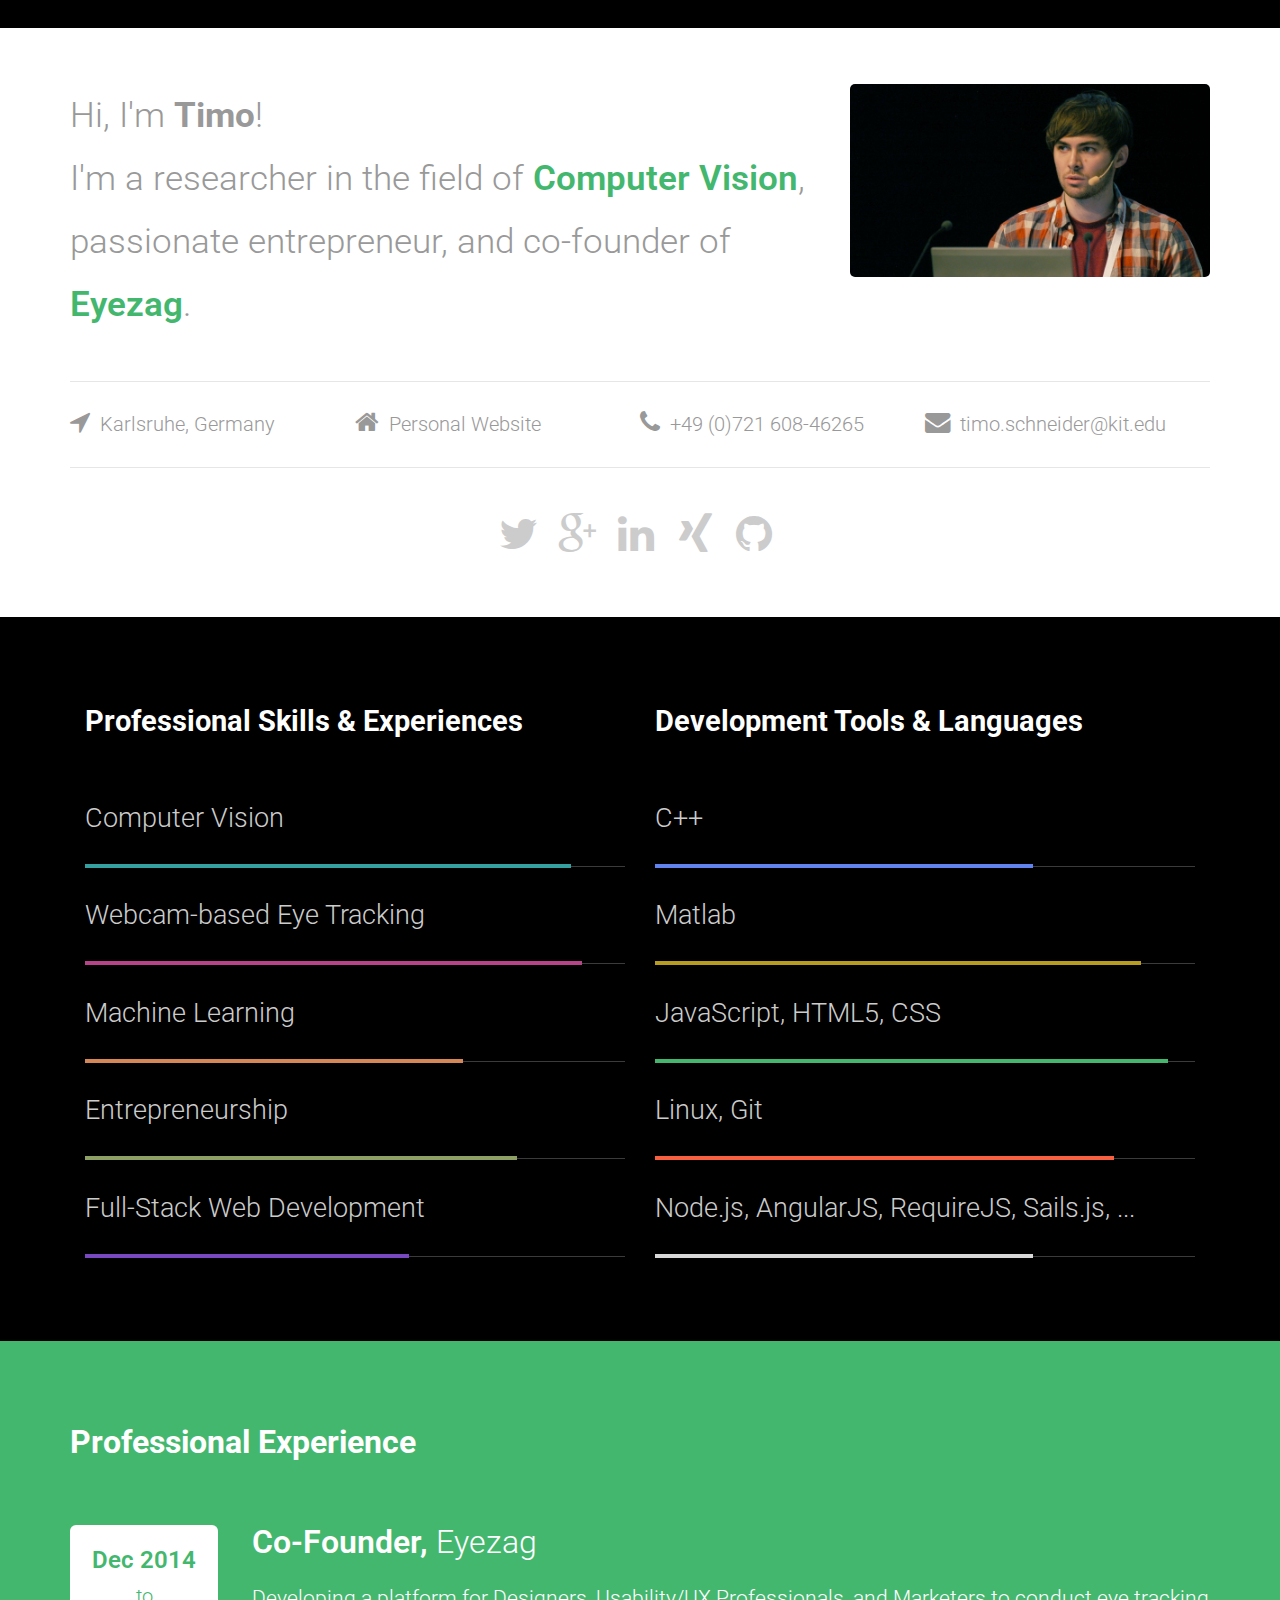
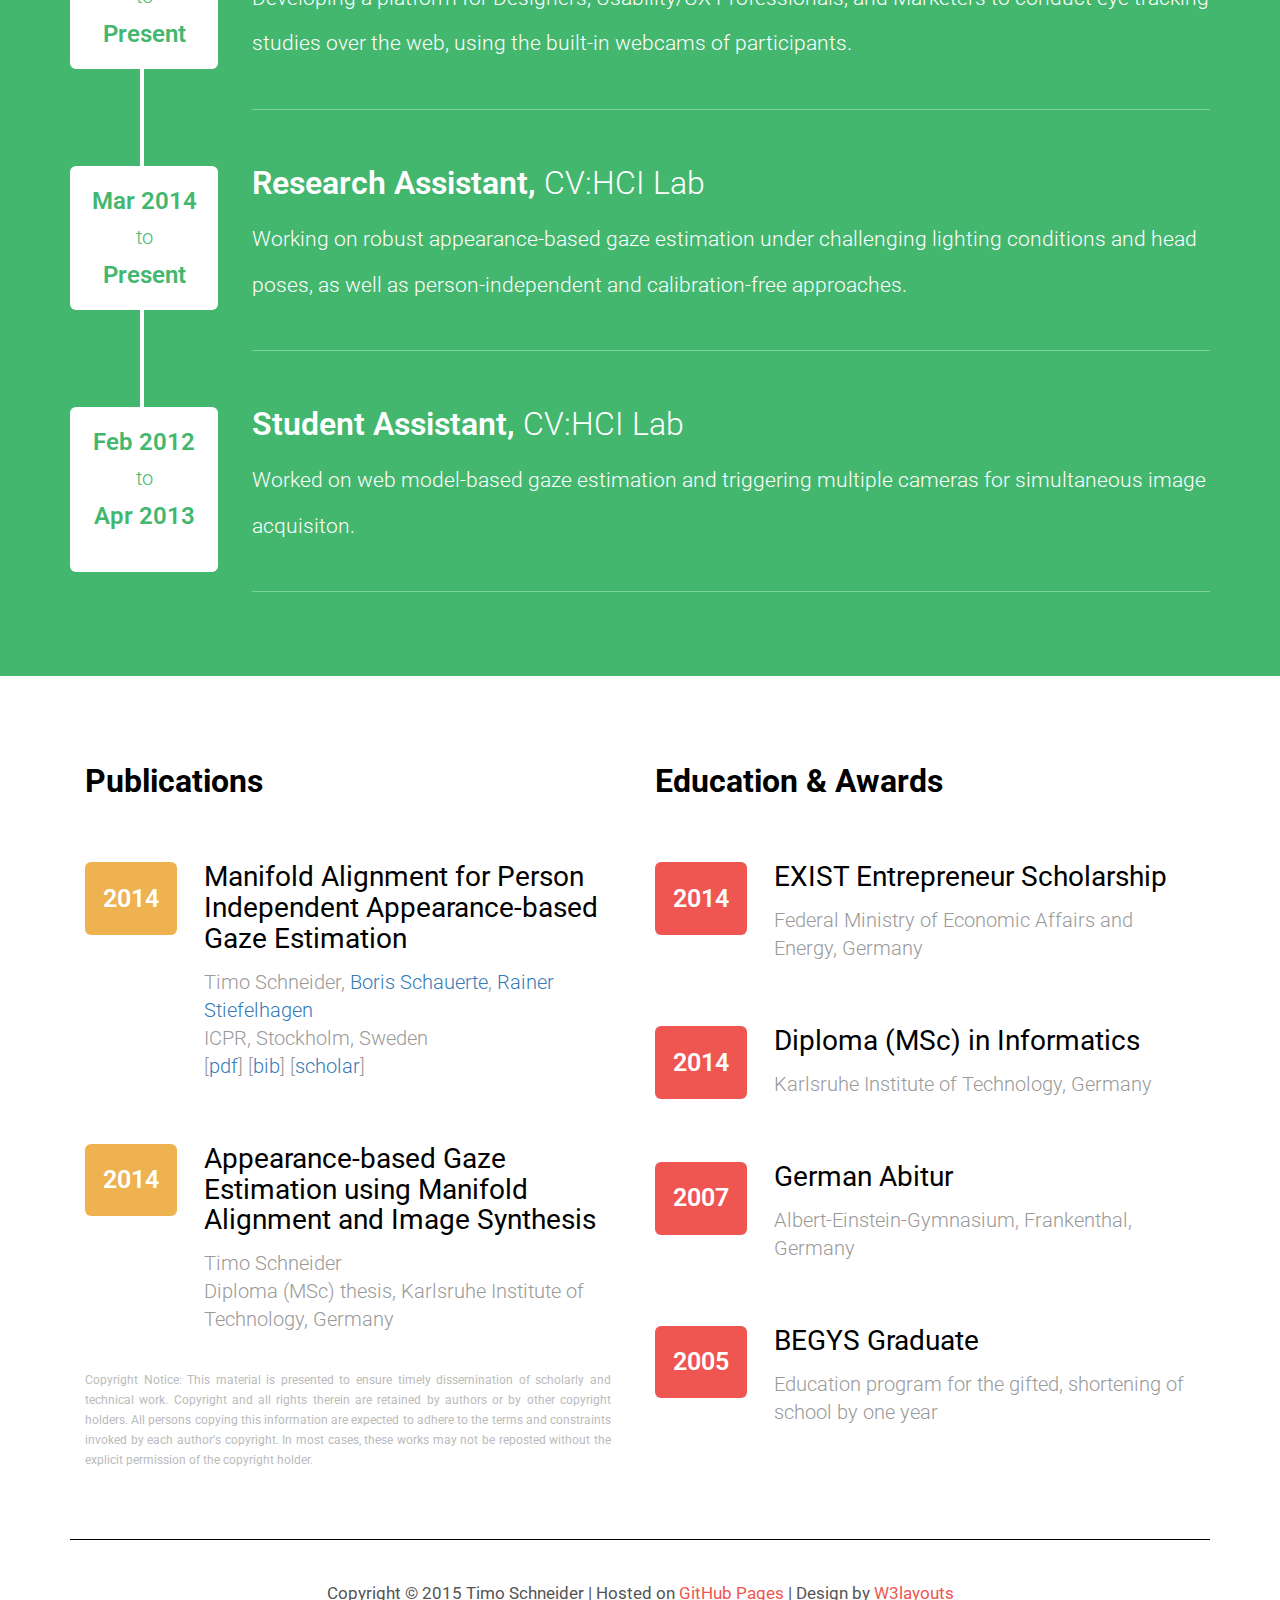
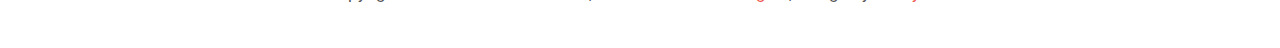
==== index.html @ 2d45649b "small style changes" ====
<!--
Author: Timo Schneider

Credit where credit is due:
Design by: W3layouts (http://w3layouts.com)
License: Creative Commons Attribution 3.0 Unported
License URL: http://creativecommons.org/licenses/by/3.0/
-->

<!DOCTYPE html>
<html>
<head>
<title>Timo Schneider | Entrepreneur &amp; Researcher</title>
<link href="bower_components/bootstrap/dist/css/bootstrap.min.css" rel='stylesheet' type='text/css' />
<link href="bower_components/fontawesome/css/font-awesome.min.css" rel="stylesheet" type="text/css" media="all" />
<!-- Custom Theme files -->
<!--<link href="css/style.css" rel="stylesheet" type="text/css" media="all" />-->
<link href="css/style.min.css" rel="stylesheet" type="text/css" media="all" />
<!-- Custom Theme files -->
<meta name="viewport" content="width=device-width, initial-scale=1">
<meta http-equiv="Content-Type" content="text/html; charset=utf-8" />
<meta name="keywords" content="Privy Responsive web template, Bootstrap Web Templates, Flat Web Templates, Andriod Compatible web template, 
Smartphone Compatible web template, free webdesigns for Nokia, Samsung, LG, SonyErricsson, Motorola web design" />
<script type="application/x-javascript"> addEventListener("load", function() { setTimeout(hideURLbar, 0); }, false); function hideURLbar(){ window.scrollTo(0,1); } </script>
<!--webfont-->
<link href='http://fonts.googleapis.com/css?family=Roboto:400,400italic,500,700,500italic,700italic,900,300,300italic' rel='stylesheet' type='text/css'>


<!--<script type="text/javascript" src="https://cdnjs.cloudflare.com/ajax/libs/jquery/2.1.4/jquery.min.js"></script>
<script type="text/javascript" src="https://cdnjs.cloudflare.com/ajax/libs/twitter-bootstrap/3.3.5/js/bootstrap.min.js"></script>
<script>
$(function () {
	$('[data-toggle="tooltip"]').tooltip()
})-->
</script>
</head>
<body>
	<!-- header-section-starts -->
	<div class="top-strip">	
	</div>
	<div class="header" id="home">
		<div class="container">
			
			<div class="row">
				
				<div class="text col-lg-8">
					<p>Hi, I'm <strong>Timo</strong>! </p><p>
					I'm a researcher in the field of <a href="https://cvhci.anthropomatik.kit.edu/">Computer Vision</a>, passionate entrepreneur, and co-founder of <a href="https://eyezag.de">Eyezag</a>.
					</p>
				</div>
				
				<div class="user col-lg-4 col-xs-12" style="text-align:right;">
					<a href="index.html"><img class=" img-responsive pull-right" src="images/avatar3.jpg"></a>
					<!--<h1>Timo Schneider</h1>-->
				</div>
				<!--<div class="clearfix"></div>-->
			</div>
			
			<div class="about_user">
				
				<div class="col col-lg-3 col-md-3 col-sm-6 col-xs-12" style="padding: 0.5em 0 0.5em 0;">
					<i class="fa fa-location-arrow"></i>
					<a href="https://www.google.de/maps/place/Karlsruhe">Karlsruhe, Germany</a>
				</div>
				
				<div class="col col-lg-3 col-md-3 col-sm-6 col-xs-12" style="padding: 0.5em 0 0.5em 0;">
					<i class="fa fa-home"></i>
					<a href="http://www.timoschneider.me">Personal Website</a>
				</div>
				<div class="col col-lg-3 col-md-3 col-sm-6 col-xs-12" style="padding: 0.5em 0 0.5em 0;">
					<i class="fa fa-phone"></i>
					<a href="tel:+4972160846265">+49 (0)721 608-46265</a>
				</div>
				
				<div class="col col-lg-3 col-md-3 col-sm-6 col-xs-12" style="padding: 0.5em 0 0.5em 0;">
					<i class="fa fa-envelope"></i>
					<a href="mailto:timo.schneider@kit.edu">timo.schneider@kit.edu</a>
				</div>
				
				
				<div class="clearfix" style="display:inline;"></div>
			</div>
				<div class="social-icons row" style="text-align: center;">
					<a href="https://twitter.com/tiiiiimo"><i class="fa fa-twitter"></i></a>
					<a href="https://plus.google.com/+TimoSchneider1"><i class="fa fa-google-plus"></i></a>
					<a href="https://de.linkedin.com/in/timoschneider1"><i class="fa fa-linkedin"></i></a>
					<a href="https://www.xing.com/profile/Timo_Schneider82"><i class="fa fa-xing"></i></a>
					<a href="https://github.com/tschneid"><i class="fa fa-github"></i></a>
				</div>
			
		
		</div>
	</div>
	<div class="content">
		<div class="top-grid">
			<div class="container">
				<div class="col-md-6 top-left-grid">
					<h3>Professional Skills &amp; Experiences</h3>
					<p class="skill1">Computer Vision<label class="color1"></label></p>
					<p class="skill2">Webcam-based Eye Tracking<label class="color2"></label></p>
					<p class="skill3">Machine Learning<label class="color3"></label></p>
					<p class="skill4">Entrepreneurship<label class="color4"></label></p>				
					<p class="skill5">Full-Stack Web Development<label class="color5"></label></p>
					
				</div>
				<div class="col-md-6 top-right-grid">
					<h3>Development Tools &amp; Languages</h3>
					<p class="skill6">C++<label class="color6"></label></p>
					<p class="skill7">Matlab<label class="color7"></label></p>
					<p class="skill8">JavaScript, HTML5, CSS<label class="color8"></label></p>
					<p class="skill9">Linux, Git<label class="color9"></label></p>
					<p class="skill10">Node.js, AngularJS, RequireJS, Sails.js, ...<label class="color10"></label></p>
				</div>
				<div class="clearfix"></div>
			</div>
		</div>
		<div class="middle-grid">
			<div class="container">
				<h3>Professional Experience</h3>
				<div class="middle-section-grid">
					<div class="date text-center">
						<h5>Dec 2014</h5>
						<p>to</p>
						<h5>Present</h5>
						<label class="span1"></label>
					</div>
					<div class="event">
						<h4>Co-Founder, <span> Eyezag</span></h4>
						<p>Developing a platform for Designers, Usability/UX Professionals, and Marketers to conduct eye tracking studies over the web, using the built-in webcams of participants.</p>
					</div>
					<div class="clearfix"></div>
				</div>
				<div class="middle-section-grid">
					<div class="date text-center">
						<h5>Mar 2014</h5>
						<p>to</p>
						<h5>Present</h5>
						<label class="span2"></label>
					</div>
					<div class="event">
						<h4>Research Assistant, <span> CV:HCI Lab</span></h4>
						<p>Working on robust appearance-based gaze estimation under challenging lighting conditions and head poses,
							as well as person-independent and calibration-free approaches.</p>
					</div>
					<div class="clearfix"></div>
				</div>
				<div class="middle-section-grid">
					<div class="date text-center">
						<h5>Feb 2012</h5>
						<p>to</p>
						<h5>Apr 2013</h5>
						<label class="span_66"></label>
					</div>
					<div class="event">
						<h4>Student Assistant, <span> CV:HCI Lab</span></h4>
						<p>Worked on web model-based gaze estimation and triggering multiple cameras for simultaneous image acquisiton.</p>
					</div>
					<div class="clearfix"></div>
				</div>
			</div>
		</div>
		<div class="container">
			<div class="bottom-grid">
				
				<div class="col-md-6 bottom-grid-left">
					<h3>Publications</h3>
					
					<div class="grids">
						<div class="year year2 text-center">
							<h5>2014</h5>
						</div>
						<div class="qualification">
							<h4>Manifold Alignment for Person Independent Appearance-based Gaze Estimation</h4>
							<p>Timo Schneider, <a href="http://schauerte.me">Boris Schauerte</a>, <a href="http://cvhci.anthropomatik.kit.edu/~stiefel">Rainer Stiefelhagen</a></p>
							<p>ICPR, Stockholm, Sweden</p>
							<p>[<a type="button" class="publication button" href="https://cvhci.anthropomatik.kit.edu/~tschneid/pdf/schneider2014manifold.pdf">pdf</a>]
						       [<a type="button" class="publication button" href="https://cvhci.anthropomatik.kit.edu/~tschneid/bibtex/schneider2014manifold.bib">bib</a>]
						       [<a type="button" class="publication button" href="https://scholar.google.de/citations?view_op=view_citation&hl=de&user=B6I8Q_sAAAAJ&citation_for_view=B6I8Q_sAAAAJ:u-x6o8ySG0sC">scholar</a>]
							</p>
						</div>
						<div class="clearfix"></div>
					</div>
					<div class="grids">
						<div class="year year2 text-center">
							<h5>2014</h5>
						</div>
						<div class="qualification">
							<h4>Appearance-based Gaze Estimation using Manifold Alignment and Image Synthesis</h4>
							<p>Timo Schneider</p>
							<p>Diploma (MSc) thesis, Karlsruhe Institute of Technology, Germany</p>
						</div>
						<div class="clearfix"></div>
					</div>
					<div style="color: #bbb; text-align: justify; padding: 2.5em 1em 0 0;">
						<small>
						Copyright Notice: This material is presented to ensure timely dissemination of scholarly and technical work. Copyright and all rights therein are retained by authors or by other copyright holders. All persons copying this information are expected to adhere to the terms and constraints invoked by each author's copyright. In most cases, these works may not be reposted without the explicit permission of the copyright holder.
						</small>
					</div>
					
				</div>
				
				<div class="col-md-6 bottom-grid-right">
					<h3>Education & Awards</h3>
					<div class="grids">
						<div class="year text-center">
							<h5>2014</h5>
						</div>
						<div class="qualification">
							<h4>EXIST Entrepreneur Scholarship</h4>
							<!--<p>Bundesministerium für Wirtschaft und Energie</p>-->
							<p>Federal Ministry of Economic Affairs and Energy, Germany</p>
						</div>
						<div class="clearfix"></div>
					</div>
					<div class="grids">
						<div class="year text-center">
							<h5>2014</h5>
						</div>
						<div class="qualification">
							<h4>Diploma (MSc) in Informatics</h4>
							<p>Karlsruhe Institute of Technology, Germany</p>
						</div>
						<div class="clearfix"></div>
					</div>
					<div class="grids">
						<div class="year text-center">
							<h5>2007</h5>
						</div>
						<div class="qualification">
							<h4>German Abitur</h4>
							<p>Albert-Einstein-Gymnasium, Frankenthal, Germany</p>
						</div>
						<div class="clearfix"></div>
					</div>
					<div class="grids">
						<div class="year text-center">
							<h5>2005</h5>
						</div>
						<div class="qualification">
							<h4>BEGYS Graduate</h4>
							<p>Education program for the gifted, shortening of school by one year</p>
						</div>
						<div class="clearfix"></div>
					</div>
				</div>
				
				<div class="clearfix"></div>
			</div>
		</div>
	</div>
	<div class="footer">
		<div class="container">
			<div class="copyrights text-center">
				<p>Copyright &copy; 2015 Timo Schneider | Hosted on <a href="https://pages.github.com/">GitHub Pages</a> | Design by <a href="http://w3layouts.com">  W3layouts</a></p>
			</div>
		</div>
	</div>
	
	<script>
		// Have a look in your developer's console ;)
		console.log([
		'  _   _ _     ___ _             _____ _                 _ ',
		' | | | (_)   |_ _( ) ___ __ _  |_   _(_) ___ __ _  ___ | |',
		' | |_| | |    | | \\|/ _ \' _` |   | | | |/ _ \' _` |/ _ \\| |',
		' |  _  | |_   | |  | | | | | |   | | | | | | | | | (_) |_|',
		' |_| |_|_( ) |___| |_| |_| |_|   |_| |_|_| |_| |_|\\___/(_)',
		'          \\|                                              ',
		'',
		'Awesome that you\'re visiting my website!',
		'Feel free to drop me a line!'
		].join('\n'));
	</script>
</body>
</html>
---- css/style.css ----
body{
	padding:0;
	margin:0;
	font-family: 'Roboto', sans-serif;
	background:#fff;
}
body a{
    transition:0.5s all;
	-webkit-transition:0.5s all;
	-moz-transition:0.5s all;
	-o-transition:0.5s all;
	-ms-transition:0.5s all;
}
input[type="button"],input[type="submit"]{
	transition:0.5s all;
	-webkit-transition:0.5s all;
	-moz-transition:0.5s all;
	-o-transition:0.5s all;
	-ms-transition:0.5s all;
}

h1,h2,h3,h4,h5,h6{
	margin:0;			   
}	
p{
	margin:0;
}
ul{
	margin:0;
	padding:0;
}
label{
	margin:0;
}
/*-----start-header----*/
.top-strip {
	background:#000;
	padding:1em;
}
.header{
	padding:4em 0;
}
.user {
	/*float:left;*/
}
.user a {
	display:block;
}

.user img {
	border-radius: 5px;
}

.social-icons {
	/*float:right;*/
	margin-top: 1.8em;
}
.social-icons i.fa {
	width: 48px;
	height: 48px;
	/*display: inline-block;*/
	margin-right: 8px;
	font-size: 3em;
	color: #ccc;
	transition:0.5s all;
	-webkit-transition:0.5s all;
	-moz-transition:0.5s all;
	-o-transition:0.5s all;
	-ms-transition:0.5s all;
}
.social-icons i.fa:hover {
	color: #ef5651;
	transition:0.5s all;
	-webkit-transition:0.5s all;
	-moz-transition:0.5s all;
	-o-transition:0.5s all;
	-ms-transition:0.5s all;
}

.about_user i.fa {
	font-size: 1.3em;
	margin-right: 5px;
	color: #999;
}

.about_user {
	padding:1.5em 0;
	margin:4em 0;
	border-top:1px solid #E6E6E6;
	border-bottom:1px solid #E6E6E6;
}

.about_user div {
	display:inline-block;
	color:#999999;
	font-size:1.4em;
	font-weight:300;
	white-space: nowrap;
}
.about_user div a {
	color:#999999;
	font-weight:300;
	text-decoration:none;
}
.about_user div a:hover {
	color:#44b76f;
}

.text p {
	color:#999999;
	font-size:2.6em;
	font-weight:300;
	line-height:1.8em;
}
.text p  a {
	color:#44b76f;
	font-weight:600;
	text-decoration:none;
}
.top-grid {
	padding:0 0 6em 0;
	background:#000000
}
.top-grid h3 {
	padding-top: 3em;
	color:#fff;
	font-size:2.1em;
	font-weight:700;
	margin-bottom:1.1em;
}
.top-grid p {
	color:#cccccc;
	font-size:1.9em;
	font-weight:300;
	padding:1.1em 0;
	border-bottom:1px solid #3b3b3b;
}
.top-left-grid p.skill1,.top-left-grid p.skill2,.top-left-grid p.skill3,.top-left-grid p.skill4,.top-left-grid p.skill5,
.top-right-grid p.skill6,.top-right-grid p.skill7,.top-right-grid p.skill8,.top-right-grid p.skill9,.top-right-grid p.skill10{
	position:relative;
}
.top-left-grid .top-right-grid{
	padding:0 30px 0 30px;
}

.top-left-grid label.color1 {
	width: 90%;
	height: 4px;
	background:#34a09f;
	position:absolute;
	bottom: -2px;
	left: 0;
}
.top-left-grid label.color2 {
	width: 92%;
	height: 4px;
	background:#b74488;
	position:absolute;
	bottom: -2px;
	left: 0;
}
.top-left-grid label.color3 {
	width: 70%;
	height: 4px;
	background:#d58855;
	position:absolute;
	bottom: -2px;
	left: 0;
}
.top-left-grid label.color4 {
	width: 80%;
	height: 4px;
	background:#8fa065;
	position:absolute;
	bottom: -2px;
	left: 0;
}
.top-left-grid label.color5 {
	width: 60%;
	height: 4px;
	background:#7848c0;
	position:absolute;
	bottom: -2px;
	left: 0;
}
.top-right-grid label.color6 {
	width: 70%;
	height: 4px;
	background:#6083f0;
	position:absolute;
	bottom: -2px;
	left: 0;
}
.top-right-grid label.color7 {
	width:90%;
	height: 4px;
	background:#b79c20;
	position:absolute;
	bottom: -2px;
	left: 0;
}
.top-right-grid label.color8 {
	width: 95%;
	height: 4px;
	background:#44b76f;
	position:absolute;
	bottom: -2px;
	left: 0;
}
.top-right-grid label.color9 {
	width:85%;
	height: 4px;
	background:#f76040;
	position:absolute;
	bottom: -2px;
	left: 0;
}
.top-right-grid label.color10 {
	width: 70%;
	height: 4px;
	background:#d8d8d8;
	position:absolute;
	bottom: -2px;
	left: 0;
}
.middle-grid {
	padding:6em 0;
	background:#44b76f;
}
.middle-grid h3 {
	color:#fff;
	font-size:2.3em;
	font-weight:700;
	margin-bottom:2em;	
}
.date {
	float:left;
	width:13%;
	margin-right:3%;
	background:#fff;
	border-radius: 6px;
	-webkit-border-radius: 6px;
	-moz-border-radius: 6px;
	-o-border-radius: 6px;
	-ms-border-radius: 6px;	
	padding:1.6em 0;
	position:relative;	
}
label.span1 {
	width: 4px;
	height: 100px;
	background: #fff;
	position: absolute;
	top: 141px;
	left: 70px;
}
label.span2 {
	width: 4px;
	height: 160px;
	background: #fff;
	position: absolute;
	top: 140px;
	left: 70px;
}
label.span3 {
	width: 4px;
	height: 100px;
	background: #fff;
	position: absolute;
	top: 141px;
	left: 70px;
}
label.span4 {
	width: 4px;
	height: 100px;
	background: #fff;
	position: absolute;
	top: 141px;
	left: 70px;
}
.event {
	float:left;
	width:84%;
	border-bottom: 1px solid #7fd29e;	
	padding-bottom: 3em;
}
.date h5 {
	color:#44b76f;
	font-size:1.7em;
	font-weight:600;
}
.date p {
	color:#44b76f;
	font-size:1.4em;
	font-weight:300;
	margin:0.5em ;
}
.event h4 {
	color:#fff;
	font-size:2.3em;
	font-weight:600;
	margin-bottom:0.5em;
}
.event h4 span {
	font-weight:300;	
}
.event p {
	color:#fff;
	font-size:1.47em;
	font-weight:300;
	line-height:2.2em;
}
.middle-section-grid {
	margin-top: 4em;
}
.span_66{
	border:none;
}
.bottom-grid {
	padding: 4em 0 5em 0;
	border-bottom:1px solid #000;
}
.bottom-grid h3 {
	padding-top: 1em;
	color: #000;
	font-size: 2.3em;
	font-weight: 700;
	margin-bottom: 0.5em;
}

.year{
	float:left;
	width:17%;
	margin-right:5%;
	background:#ef5651;
	border-radius: 6px;
	-webkit-border-radius: 6px;
	-moz-border-radius: 6px;
	-o-border-radius: 6px;
	-ms-border-radius: 6px;	
	padding:1.6em 0;
}
.year2{
	background:#efb251;
}
.year h5 {
	color:#fff;
	font-size:1.8em;
	font-weight:600;
}
.qualification{
	float:left;
	width:77%;
}
.qualification h4 {
	color:#000000;
	font-size:2em;
	font-weight:400;
	margin-bottom:0.5em;
}
.qualification p {
	color:#999999;
	font-size:1.4em;
	font-weight:300;
}
.grids{
	margin-top:4.5em;
}
.footer{
	padding:3em 0;
}
.copyrights p {
	color: #555;
	font-size: 1.2em;
	font-weight: 400;
}
.copyrights p a {
	color: #ef5651;
}



/*-- responsive-design starts-here --*/

@media screen and (max-width: 1366px) {
	.about_user {
		padding: 1.3em 0;
		margin: 3.2em 0;
	}
	.text p {
		font-size: 2.5em;
	}
	.header {
		padding: 4em 0;
	}
}
@media screen and (max-width: 1199px) {
	.bottom-grid {
		padding: 1em 0;
	}
	.about_user div {
		font-size: 1.3em;
	}
	.user img {
		margin-top: 2em;
	}
	.text p {
		font-size: 2.4em;
		line-height: 1.7em;
	}
}
@media screen and (max-width: 1024px) {
	.about_user div {
		font-size: 1.2em;
	}
	.social-icons {
		margin-top: 1.5em;
	}
	.social-icons i.fa {
		font-size: 2.4em;	
	}
	.about_user {	
		padding: 1em 0;
		margin: 3em 0;
	}
	.text p {
		font-size: 2.2em;
		line-height: 1.6em;
	}
	.header {
		padding: 3em 0 3.5em 0;
	}
	.top-grid h3 {
		font-size: 1.85em;
		margin-bottom: 0.85em;
	}
	.top-grid p {
		font-size: 1.7em;
		padding: 1em 0;
	}
	.top-grid {
		padding: 5em 0;
	}
	.middle-grid {
		padding: 5em 0;
	}
	.date h5 {
		font-size: 1.6em;
	}		
	.event h4 {
		font-size: 2.1em;
		margin-bottom: 0.4em;
	}
	.event p {
		font-size: 1.3em;
		line-height: 2em;
	}
	.date {
		padding: 1.4em 0.2em;
	}
	label.span1 {
		width: 4px;
		height: 115px;
		top: 135px;
		left: 58px;
	}
	label.span2 {
		width: 4px;
		height: 100px;
		top: 132px;
		left: 58px;
	}
	label.span3 {
		top: 133px;
		left: 58px;
	}
	label.span4 {
		top: 131px;
		left: 58px;
	}
	.bottom-grid {
		padding: 6em 0;
	}
	.grids {
		margin-top: 3.5em;
	}
	.qualification h4 {
		font-size: 1.85em;
	}
	.qualification p {
		font-size: 1.16em;
	}
	.about_user {
		padding: 1em 0;
		margin: 2.5em 0;
	}
}
@media screen and (max-width: 991px) {
	label.span1 {
		width: 4px;
		height: 115px;
		top: 135px;
		left: 58px;
	}
	label.span2 {
		width: 4px;
		height: 100px;
		top: 155px;
		left: 58px;
	}
}
@media screen and (max-width: 800px) {
	.footer {
		padding: 2em 0;
	}
	.bottom-grid h3 {
		margin-bottom: 1em;
	}
	.bottom-grid-right {
		padding: 0 15px;
		margin-top:1em;
	}
	.bottom-grid-left {
		padding:0 15px;
	}
	.bottom-grid {
		padding: 4em 0;
	}
	.qualification p {
		font-size: 1.35em;
	}
	.date {
		width: 16%;
	}
	.event {
		width: 81%;
		padding-bottom: 2em;
	}
	.middle-grid {
		padding: 4em 0;
	}
	.middle-section-grid {
		margin-top: 3em;
	}
	.event p {
		font-size: 1.2em;
		line-height: 1.8em;
	}
	.event h4 {
		font-size: 1.9em;
	}
	.date h5 {
		font-size: 1.5em;
	}
	.date p {
		font-size: 1.35em;
		margin: 0.4em 0;
	}
	label.span1 {
		top: 118px;
	}
	label.span2 {
		top: 119px;
	}
	label.span3 {
		top: 100px;
	}
	label.span4 {
		top: 110px;
	}
	.top-right-grid {
		padding:0 15px;
		margin-top:4em;
	}
	.top-left-grid {
		padding:0 15px;
	}
	.top-grid h3 {
		font-size: 1.9em;
		margin-bottom: 0.5em;
	}
	.top-grid {
		padding: 4em 0;
	}
	.text p {
		font-size: 1.6em;
	}
	.social-icons i {
		margin-right: 2px;
	}
	.social-icons i.fa {
		font-size: 1.8em;	
	}
	.about_user ul.sites {
		display: none;
	}
	.about_user div {
		font-size: 1.1em;
	}
	.about_user ul.place {
		width: 24%;
	}
	.about_user ul.status {
		width: 17%;
	}
	.about_user ul.message {
		width: 33%;
	}
	.about_user ul.call {
		width: 26%;
	}
	.about_user {
		padding: 0.8em 0;
		margin: 1.8em 0;
	}
}
@media screen and (max-width: 768px) {
	.middle-grid h3 {
		margin-bottom: 1.5em;
	}
	.header {
		padding: 2em 0 2.5em 0;
	}
	.social-icons {
		margin-top: 1.3em;
	}
	.social-icons i.fa {
		font-size: 1.8em;	
	}
	.event h4 {
		font-size: 1.8em;
	}
	.top-grid p {
		font-size: 1.6em;
	}
}
@media screen and (max-width: 640px) {
	.top-strip {
		padding: 0.8em;
	}
	.top-grid h3 {
		font-size: 1.7em;
		margin-bottom: 0.4em;
	}
	.top-grid p {
		font-size: 1.5em;
		padding: 0.9em 0;
	}
	.middle-grid {
		padding: 4em 0;
	}
	.middle-grid h3 {
		margin-bottom: 1em;
		font-size: 2em;
	}	
	.event h4 {
		font-size: 1.5em;
	}		
	.event p {
		font-size: 1.1em;
		line-height: 1.6em;
	}
	.date h5 {
		font-size: 1.3em;
	}
	.date p {
		font-size: 1.2em;
		margin: 0.2em 0;
	}
	.date {
		padding: 1.2em 0;
	}
	label.span1 {
		top: 100px;
		left: 45px;
	}
	label.span2 {
		top: 100px;
		left: 45px;
	}
	label.span3 {
		top: 85px;
		left: 45px;
	}
	label.span4 {
		top: 83px;
		left: 45px;
	}
	.grids {
		margin-top: 3em;
	}
	
	.text p {
		font-size: 1.35em;
	}
	
	.about_user ul.status {
		display: none;
	}
	.about_user ul.place {
		width: 30%;
	}
	.about_user ul.message {
		width: 40%;
	}
	.about_user ul.call {
		width: 30%;
	}
	.about_user {
		padding: 0.6em 0;
		margin: 1.5em 0;
	}
}
@media screen and (max-width: 480px) {
	.social-icons i {
		margin-right: 0px;
	}
	.social-icons {
		margin-top: 1em;
	}
	.about_user ul.call {
		display: none;
	}
	.about_user ul.place {
		width: 33%;
	}
	.about_user ul.message {
		width: 45%;
	}
	.about_user ul.status {
		display: block;
		width: 22%;
	}
	.about_user div {
		font-size: 1em;
	}

	.text p {
		font-size: 1.15em;
	}
	.top-grid h3 {
		font-size: 1.6em;
		margin-bottom: 0.3em;
	}
	.top-grid {
		padding: 3em 0;
	}
	.top-grid p {
		font-size: 1.35em;
		padding: 0.8em 0;
	}
	.top-left-grid,.top-right-grid {
		padding: 0;
	}
	.top-right-grid {
		margin-top: 3em;
	}
	.copyrights p {
		font-size: 1em;
		font-size: 1em;
	}
	.footer {
		padding: 1.5em 0;
	}
	.year h5 {
		font-size: 1.5em;	
	}
	.qualification h4 {
		font-size: 1.5em;
	}
	.qualification p {
		font-size: 1.2em;
	}
	.grids {
		margin-top: 2em;
	}
	.bottom-grid {
		padding: 3em 0;
	}
	.year {
		padding: 1.2em 0;
	}
	.date {
		width: 18%;
	}
	.event {
		width: 79%;
		padding-bottom: 1.8em;
	}
	.date h5 {
		font-size: 1.05em;
	}
	.date p {
		font-size: 1em;
		margin: 0.15em 0;
	}
	.event p {
		font-size: 1em;
		height: 68px;
		overflow:hidden;
	}
	.middle-section-grid {
		margin-top: 2.2em;
	}
	.middle-grid {
		padding: 3.2em 0;
	}
	.event h4 {
		font-size: 1.35em;
	}
	.bottom-grid-left,.bottom-grid-right {
		padding: 0;
	}
	label.span1 {
		top: 90px;
		left: 30px;
	}
	label.span2 {
		top: 90px;
		left: 30px;
	}
}
@media screen and (max-width: 320px) {
	.top-strip {
		padding: 0.5em;
	}
	.qualification h4 {
		font-size: 1.15em;
	}
	.year h5 {
		font-size: 1.2em;
	}
	.year {
		margin-right: 4%;
		padding: 0.9em 0;
	}
	.qualification {
		width: 78%;
	}
	.qualification p {
		font-size: 1em;
	}
	.grids {
		margin-top: 1.5em;
	}
	.bottom-grid h3 {
		margin-bottom: 0.2em;
		font-size: 2.1em;
	}
	.footer {
		padding: 1.2em 0;
	}
	.bottom-grid {
		padding: 2em 0;
	}
	.date {
		width: 26%;
		margin-right:3%;
		padding: 1em 0;
	}
	.event {
		width: 71%;
		padding-bottom: 1.5em;
	}
	.middle-grid h3 {
		margin-bottom: 0em;
		font-size: 1.6em;
	}
	.event h4 {
		font-size: 1.2em;
	}
	.event p {
		font-size: 0.95em;
		height: 62px;
	}
	.date h5 {
		font-size: 1em;
	}
	.event h4 span {
		display: none;
	}
	label.span4 {
		top: 78px;
		left: 37px;
		width: 3px;
	}
	label.span3 {
		top: 77px;
		left: 37px;
		width: 3px;
	}
	label.span2 {
		top: 75px;
		left: 37px;
		width: 3px;
	}
	label.span1 {
		top: 78px;
		left: 37px;
		width: 3px;
	}
	.middle-section-grid {
		margin-top: 2em;
	}
	.middle-grid {
		padding: 2.5em 0;
	}
	.top-grid h3 {
		font-size: 1.2em;
		margin-bottom: 0.6em;
	}
	.top-grid p {
		font-size: 1.15em;
		padding: 0.7em 0;
	}
	.about_user ul.message,.about_user ul.status,.about_user ul.place,.about_user ul.call,.about_user ul.wsbsite {
		width: 100%;
		display:block;
		margin:7px 0;
	}
	.text p {
		font-size: 1em;
	}

	.social-icons {
		margin-top: 0.8em;
	}
	.social-icons i.fa {
		width: 32px;
		height: 32px;
		font-size:1.4em;	
	}
	i.dribble,i.skype {
		display:none;
	}
	.header {
		padding: 1.8em 0 2em 0;
	}
	.about_user {
		padding: 0.2em 0;
		margin: 1.2em 0;
	}
}
---- css/style.min.css ----
.date,body{background:#fff}body,ul{margin:0;padding:0}body,h1,h2,h3,h4,h5,h6,label,p,ul{margin:0}.date,.event,.year{float:left}body{font-family:Roboto,sans-serif}body a,input[type=button],input[type=submit]{transition:.5s all;-webkit-transition:.5s all;-moz-transition:.5s all;-o-transition:.5s all;-ms-transition:.5s all}.top-strip{background:#000;padding:1em}.header{padding:4em 0}.user a{display:block}.user img{border-radius:5px}.social-icons{margin-top:1.8em}.social-icons i.fa{width:48px;height:48px;margin-right:8px;font-size:3em;color:#ccc;transition:.5s all;-webkit-transition:.5s all;-moz-transition:.5s all;-o-transition:.5s all;-ms-transition:.5s all}.social-icons i.fa:hover{color:#ef5651;transition:.5s all;-webkit-transition:.5s all;-moz-transition:.5s all;-o-transition:.5s all;-ms-transition:.5s all}.about_user i.fa{font-size:1.3em;margin-right:5px;color:#999}.about_user{padding:1.5em 0;margin:4em 0;border-top:1px solid #E6E6E6;border-bottom:1px solid #E6E6E6}.about_user div{display:inline-block;color:#999;font-size:1.4em;font-weight:300;white-space:nowrap}.about_user div a{color:#999;font-weight:300;text-decoration:none}.about_user div a:hover{color:#44b76f}.text p{color:#999;font-size:2.6em;font-weight:300;line-height:1.8em}.text p a{color:#44b76f;font-weight:600;text-decoration:none}.top-grid{padding:0 0 6em;background:#000}.top-grid h3{padding-top:3em;color:#fff;font-size:2.1em;font-weight:700;margin-bottom:1.1em}.top-grid p{color:#ccc;font-size:1.9em;font-weight:300;padding:1.1em 0;border-bottom:1px solid #3b3b3b}.top-left-grid p.skill1,.top-left-grid p.skill2,.top-left-grid p.skill3,.top-left-grid p.skill4,.top-left-grid p.skill5,.top-right-grid p.skill10,.top-right-grid p.skill6,.top-right-grid p.skill7,.top-right-grid p.skill8,.top-right-grid p.skill9{position:relative}.top-left-grid label.color1,.top-left-grid label.color2,.top-left-grid label.color3,.top-left-grid label.color4,.top-right-grid label.color10,.top-right-grid label.color6,.top-right-grid label.color7,.top-right-grid label.color8,.top-right-grid label.color9{height:4px;position:absolute;bottom:-2px;left:0}.top-left-grid .top-right-grid{padding:0 30px}.top-left-grid label.color1{width:90%;background:#34a09f}.top-left-grid label.color2{width:92%;background:#b74488}.top-left-grid label.color3{width:70%;background:#d58855}.top-left-grid label.color4{width:80%;background:#8fa065}.top-left-grid label.color5{width:60%;height:4px;background:#7848c0;position:absolute;bottom:-2px;left:0}.top-right-grid label.color6{width:70%;background:#6083f0}.top-right-grid label.color7{width:90%;background:#b79c20}.top-right-grid label.color8{width:95%;background:#44b76f}.top-right-grid label.color9{width:85%;background:#f76040}.top-right-grid label.color10{width:70%;background:#d8d8d8}.middle-grid{padding:6em 0;background:#44b76f}.middle-grid h3{color:#fff;font-size:2.3em;font-weight:700;margin-bottom:2em}.date{width:13%;margin-right:3%;border-radius:6px;-webkit-border-radius:6px;-moz-border-radius:6px;-o-border-radius:6px;-ms-border-radius:6px;padding:1.6em 0;position:relative}label.span1,label.span2,label.span3,label.span4{width:4px;background:#fff;position:absolute;left:70px}label.span1{height:100px;top:141px}label.span2{height:160px;top:140px}label.span3,label.span4{height:100px;top:141px}.event{width:84%;border-bottom:1px solid #7fd29e;padding-bottom:3em}.date h5{color:#44b76f;font-size:1.7em;font-weight:600}.date p{color:#44b76f;font-size:1.4em;font-weight:300;margin:.5em}.event h4{color:#fff;font-size:2.3em;font-weight:600;margin-bottom:.5em}.event h4 span,.event p{font-weight:300}.event p{color:#fff;font-size:1.47em;line-height:2.2em}.middle-section-grid{margin-top:4em}.span_66{border:none}.bottom-grid{padding:4em 0 5em;border-bottom:1px solid #000}.bottom-grid h3{padding-top:1em;color:#000;font-size:2.3em;font-weight:700;margin-bottom:.5em}.year{width:17%;margin-right:5%;background:#ef5651;border-radius:6px;-webkit-border-radius:6px;-moz-border-radius:6px;-o-border-radius:6px;-ms-border-radius:6px;padding:1.6em 0}.year2{background:#efb251}.year h5{color:#fff;font-size:1.8em;font-weight:600}.qualification{float:left;width:77%}.qualification h4{color:#000;font-size:2em;font-weight:400;margin-bottom:.5em}.qualification p{color:#999;font-size:1.4em;font-weight:300}.grids{margin-top:4.5em}.footer{padding:3em 0}.copyrights p{color:#555;font-size:1.2em;font-weight:400}.copyrights p a{color:#ef5651}@media screen and (max-width:1366px){.about_user{padding:1.3em 0;margin:3.2em 0}.text p{font-size:2.5em}.header{padding:4em 0}}@media screen and (max-width:1199px){.bottom-grid{padding:1em 0}.about_user div{font-size:1.3em}.user img{margin-top:2em}.text p{font-size:2.4em;line-height:1.7em}}@media screen and (max-width:1024px){.about_user div{font-size:1.2em}.social-icons{margin-top:1.5em}.social-icons i.fa{font-size:2.4em}.text p{font-size:2.2em;line-height:1.6em}.header{padding:3em 0 3.5em}.top-grid h3{font-size:1.85em;margin-bottom:.85em}.top-grid p{font-size:1.7em;padding:1em 0}.middle-grid,.top-grid{padding:5em 0}.date h5{font-size:1.6em}.event h4{font-size:2.1em;margin-bottom:.4em}.event p{font-size:1.3em;line-height:2em}.date{padding:1.4em .2em}label.span1{width:4px;height:115px;top:135px;left:58px}label.span2{width:4px;height:100px;top:132px;left:58px}label.span3{top:133px;left:58px}label.span4{top:131px;left:58px}.bottom-grid{padding:6em 0}.grids{margin-top:3.5em}.qualification h4{font-size:1.85em}.qualification p{font-size:1.16em}.about_user{padding:1em 0;margin:2.5em 0}}@media screen and (max-width:991px){label.span1{width:4px;height:115px;top:135px;left:58px}label.span2{width:4px;height:100px;top:155px;left:58px}}@media screen and (max-width:800px){.footer{padding:2em 0}.bottom-grid h3{margin-bottom:1em}.bottom-grid-right{padding:0 15px;margin-top:1em}.bottom-grid-left{padding:0 15px}.bottom-grid{padding:4em 0}.qualification p{font-size:1.35em}.date{width:16%}.event{width:81%;padding-bottom:2em}.middle-grid{padding:4em 0}.middle-section-grid{margin-top:3em}.event p{font-size:1.2em;line-height:1.8em}.event h4{font-size:1.9em}.date h5{font-size:1.5em}.date p{font-size:1.35em;margin:.4em 0}label.span1{top:118px}label.span2{top:119px}label.span3{top:100px}label.span4{top:110px}.top-right-grid{padding:0 15px;margin-top:4em}.top-left-grid{padding:0 15px}.top-grid h3{font-size:1.9em;margin-bottom:.5em}.top-grid{padding:4em 0}.text p{font-size:1.6em}.social-icons i{margin-right:2px}.social-icons i.fa{font-size:1.8em}.about_user ul.sites{display:none}.about_user div{font-size:1.1em}.about_user ul.place{width:24%}.about_user ul.status{width:17%}.about_user ul.message{width:33%}.about_user ul.call{width:26%}.about_user{padding:.8em 0;margin:1.8em 0}}@media screen and (max-width:768px){.middle-grid h3{margin-bottom:1.5em}.header{padding:2em 0 2.5em}.social-icons{margin-top:1.3em}.event h4,.social-icons i.fa{font-size:1.8em}.top-grid p{font-size:1.6em}}@media screen and (max-width:640px){.top-strip{padding:.8em}.top-grid h3{font-size:1.7em;margin-bottom:.4em}.top-grid p{font-size:1.5em;padding:.9em 0}.middle-grid{padding:4em 0}.middle-grid h3{margin-bottom:1em;font-size:2em}.event h4{font-size:1.5em}.event p{font-size:1.1em;line-height:1.6em}.date h5{font-size:1.3em}.date p{font-size:1.2em;margin:.2em 0}.date{padding:1.2em 0}label.span1,label.span2{top:100px;left:45px}label.span3{top:85px;left:45px}label.span4{top:83px;left:45px}.grids{margin-top:3em}.text p{font-size:1.35em}.about_user ul.status{display:none}.about_user ul.place{width:30%}.about_user ul.message{width:40%}.about_user ul.call{width:30%}.about_user{padding:.6em 0;margin:1.5em 0}}@media screen and (max-width:480px){.social-icons i{margin-right:0}.social-icons{margin-top:1em}.about_user ul.call{display:none}.about_user ul.place{width:33%}.about_user ul.message{width:45%}.about_user ul.status{display:block;width:22%}.about_user div{font-size:1em}.text p{font-size:1.15em}.top-grid h3{font-size:1.6em;margin-bottom:.3em}.top-grid{padding:3em 0}.top-grid p{font-size:1.35em;padding:.8em 0}.top-left-grid,.top-right-grid{padding:0}.top-right-grid{margin-top:3em}.copyrights p{font-size:1em}.footer{padding:1.5em 0}.qualification h4,.year h5{font-size:1.5em}.qualification p{font-size:1.2em}.grids{margin-top:2em}.bottom-grid{padding:3em 0}.year{padding:1.2em 0}.date{width:18%}.event{width:79%;padding-bottom:1.8em}.date h5{font-size:1.05em}.date p{font-size:1em;margin:.15em 0}.event p{font-size:1em;height:68px;overflow:hidden}.middle-section-grid{margin-top:2.2em}.middle-grid{padding:3.2em 0}.event h4{font-size:1.35em}.bottom-grid-left,.bottom-grid-right{padding:0}label.span1,label.span2{top:90px;left:30px}}@media screen and (max-width:320px){.top-strip{padding:.5em}.qualification h4{font-size:1.15em}.year h5{font-size:1.2em}.year{margin-right:4%;padding:.9em 0}.qualification{width:78%}.qualification p{font-size:1em}.grids{margin-top:1.5em}.bottom-grid h3{margin-bottom:.2em;font-size:2.1em}.footer{padding:1.2em 0}.bottom-grid{padding:2em 0}.date{width:26%;margin-right:3%;padding:1em 0}.event{width:71%;padding-bottom:1.5em}label.span1,label.span2,label.span3,label.span4{left:37px;width:3px}.middle-grid h3{margin-bottom:0;font-size:1.6em}.event h4{font-size:1.2em}.event p{font-size:.95em;height:62px}.date h5{font-size:1em}.event h4 span{display:none}label.span4{top:78px}label.span3{top:77px}label.span2{top:75px}label.span1{top:78px}.middle-section-grid{margin-top:2em}.middle-grid{padding:2.5em 0}.top-grid h3{font-size:1.2em;margin-bottom:.6em}.top-grid p{font-size:1.15em;padding:.7em 0}.about_user ul.call,.about_user ul.message,.about_user ul.place,.about_user ul.status,.about_user ul.wsbsite{width:100%;display:block;margin:7px 0}.text p{font-size:1em}.social-icons{margin-top:.8em}.social-icons i.fa{width:32px;height:32px;font-size:1.4em}i.dribble,i.skype{display:none}.header{padding:1.8em 0 2em}.about_user{padding:.2em 0;margin:1.2em 0}}
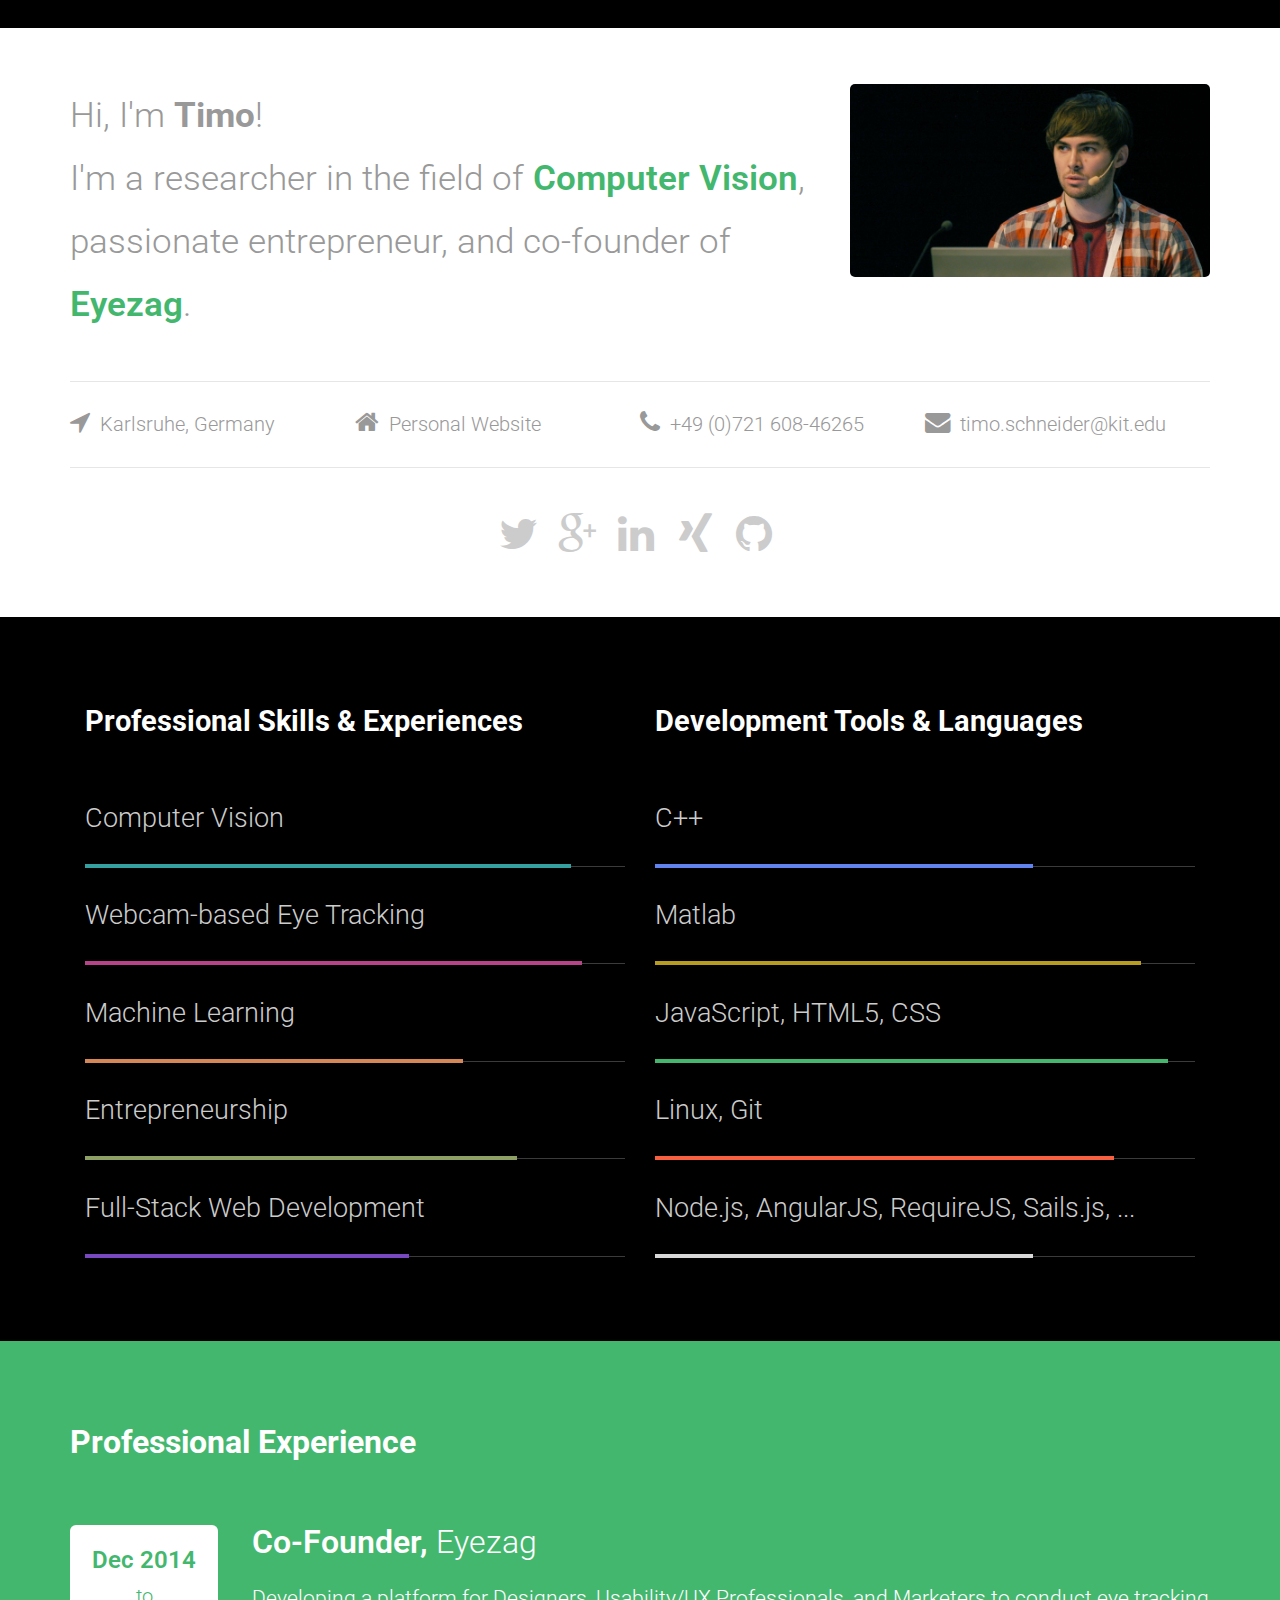
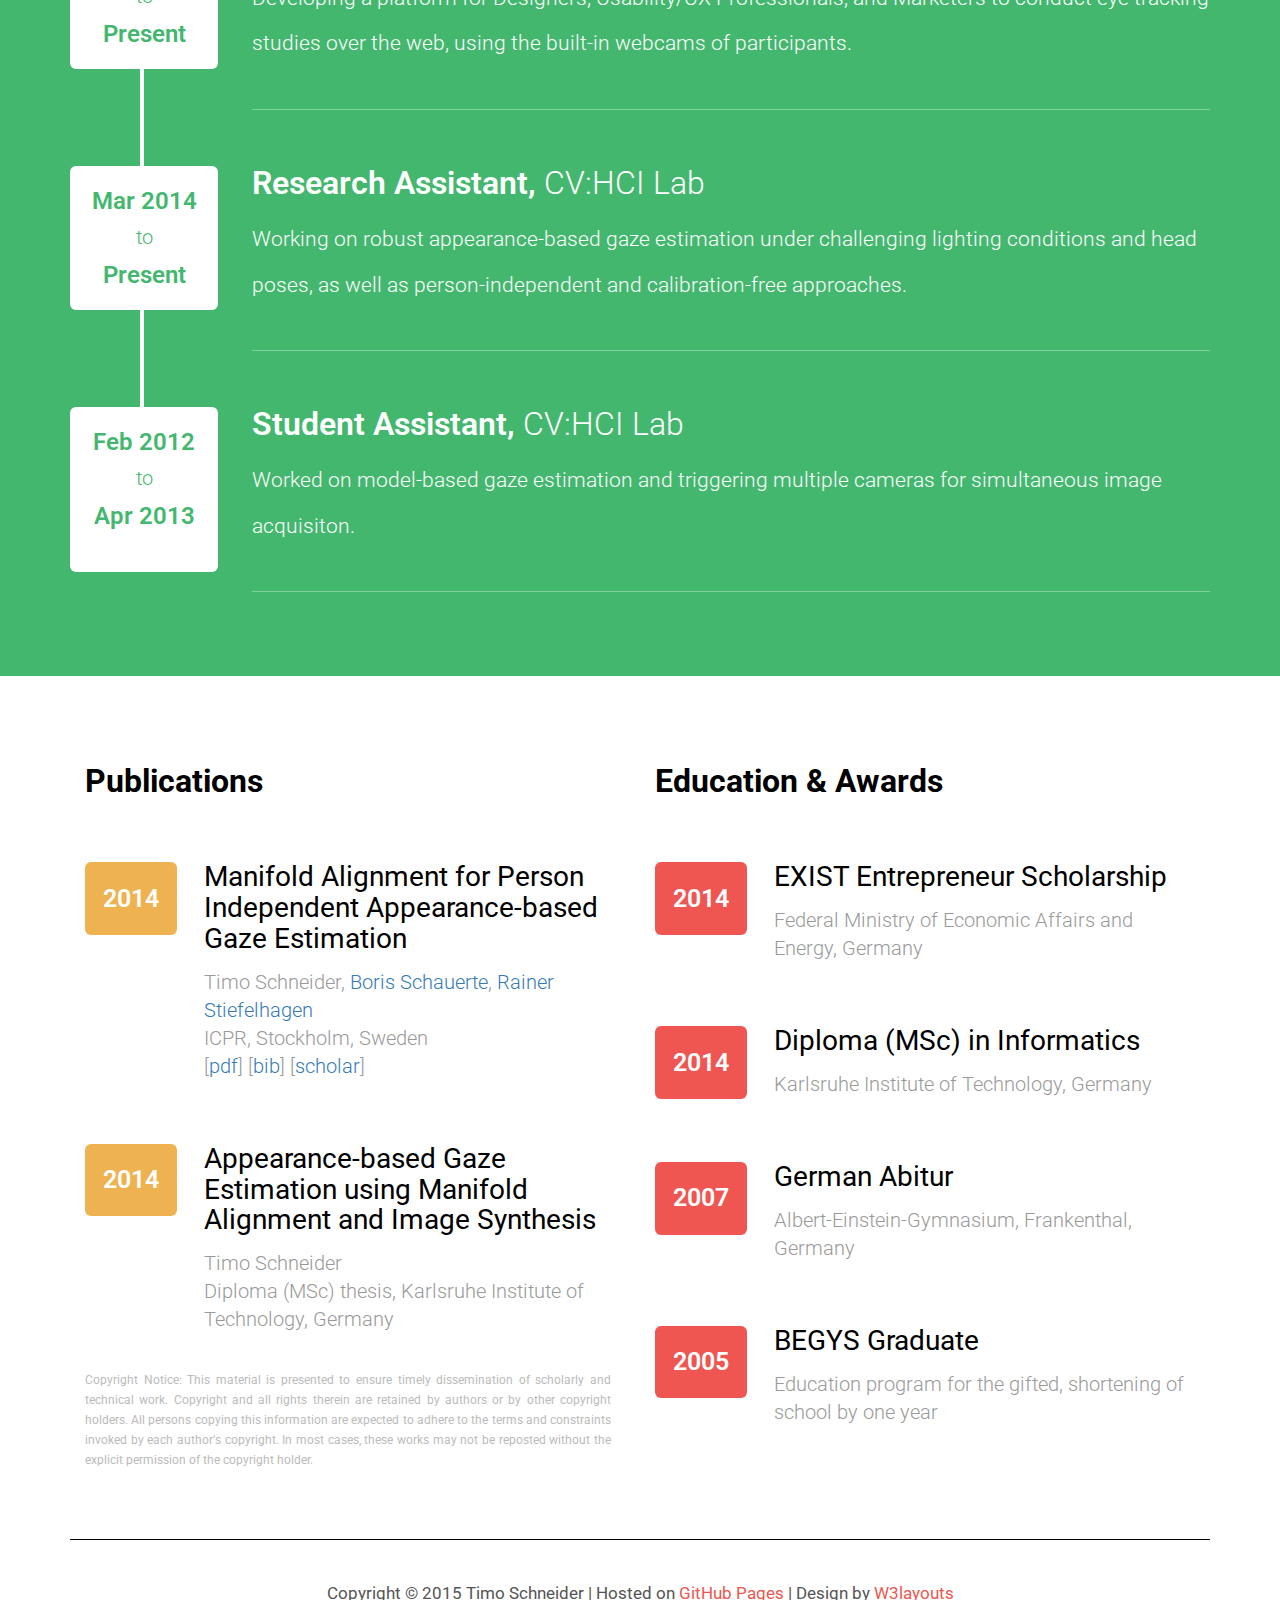
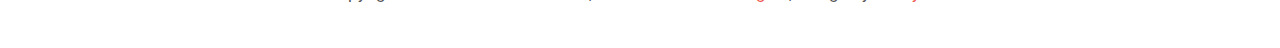
==== commit 573a8a4a: "fixed typo" ====
--- a/index.html
+++ b/index.html
@@ -154,7 +154,7 @@
 					</div>
 					<div class="event">
 						<h4>Student Assistant, <span> CV:HCI Lab</span></h4>
-						<p>Worked on web model-based gaze estimation and triggering multiple cameras for simultaneous image acquisiton.</p>
+						<p>Worked on model-based gaze estimation and triggering multiple cameras for simultaneous image acquisiton.</p>
 					</div>
 					<div class="clearfix"></div>
 				</div>
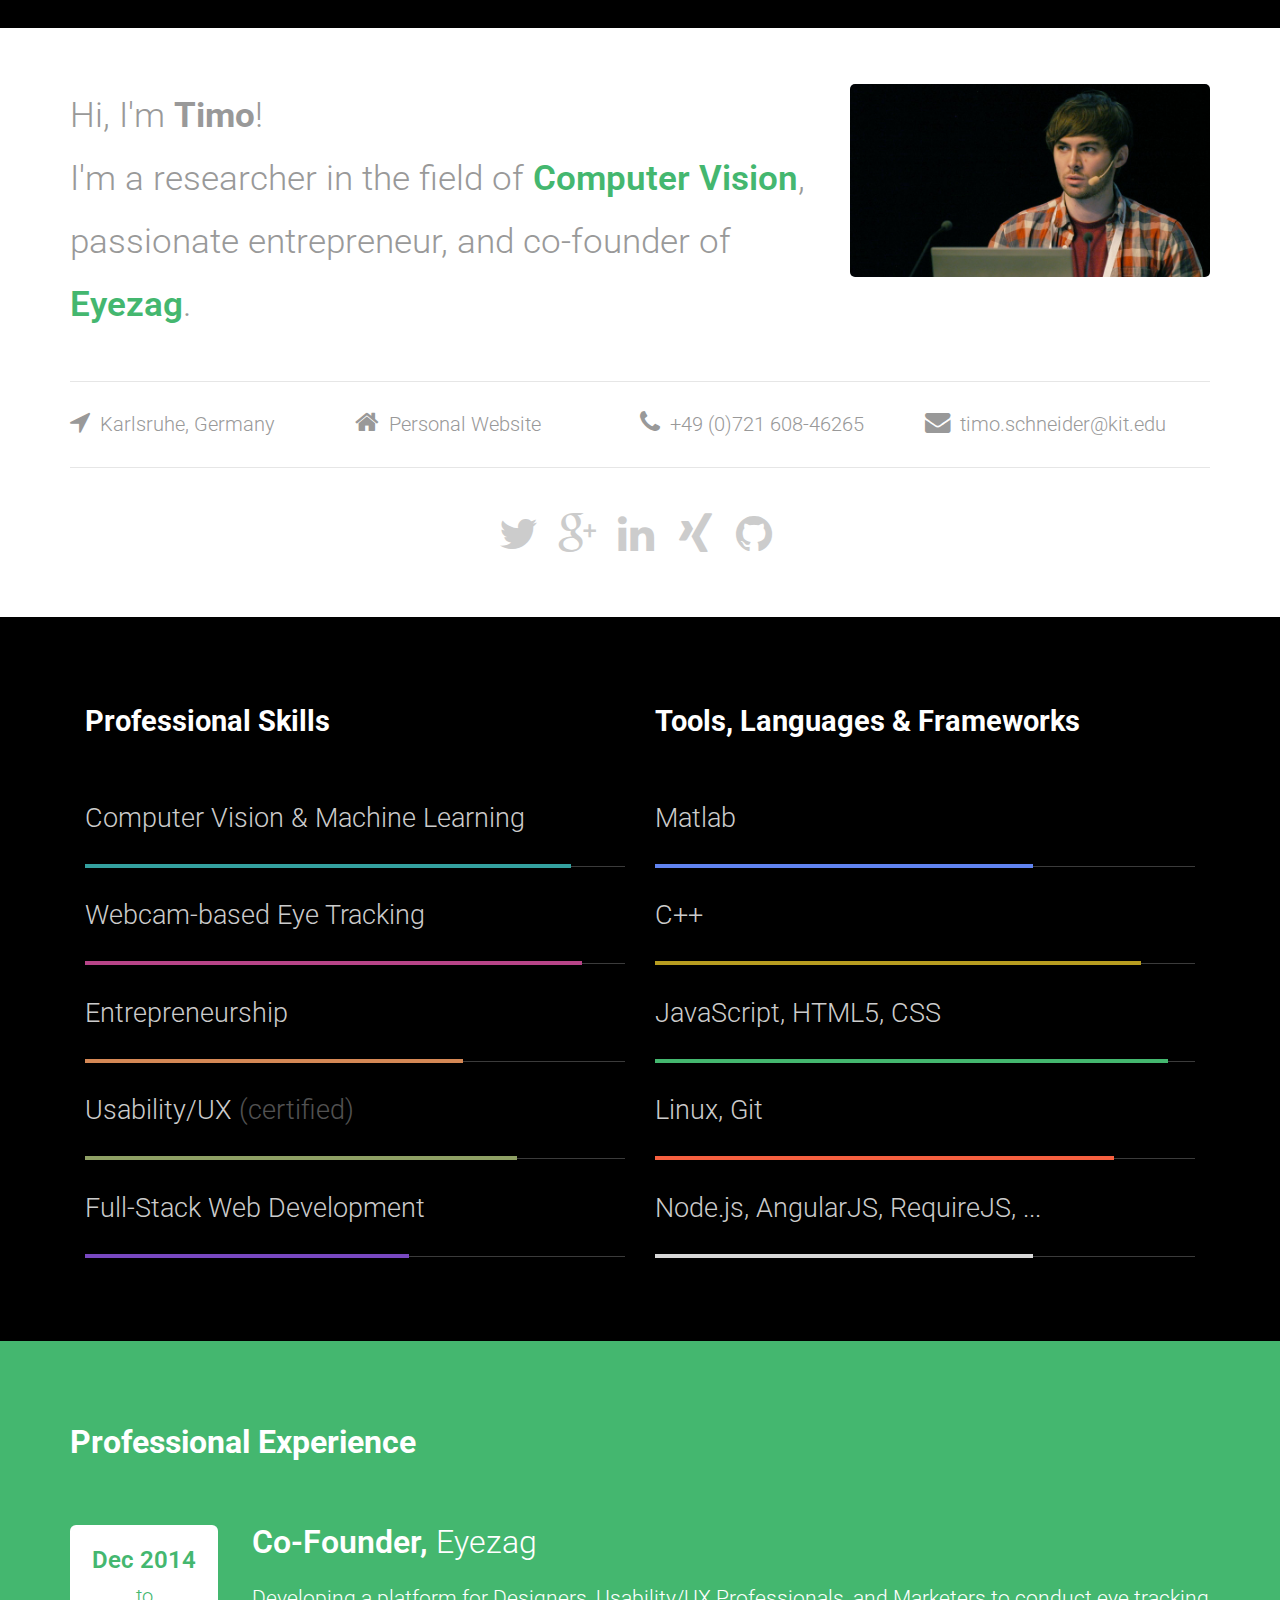
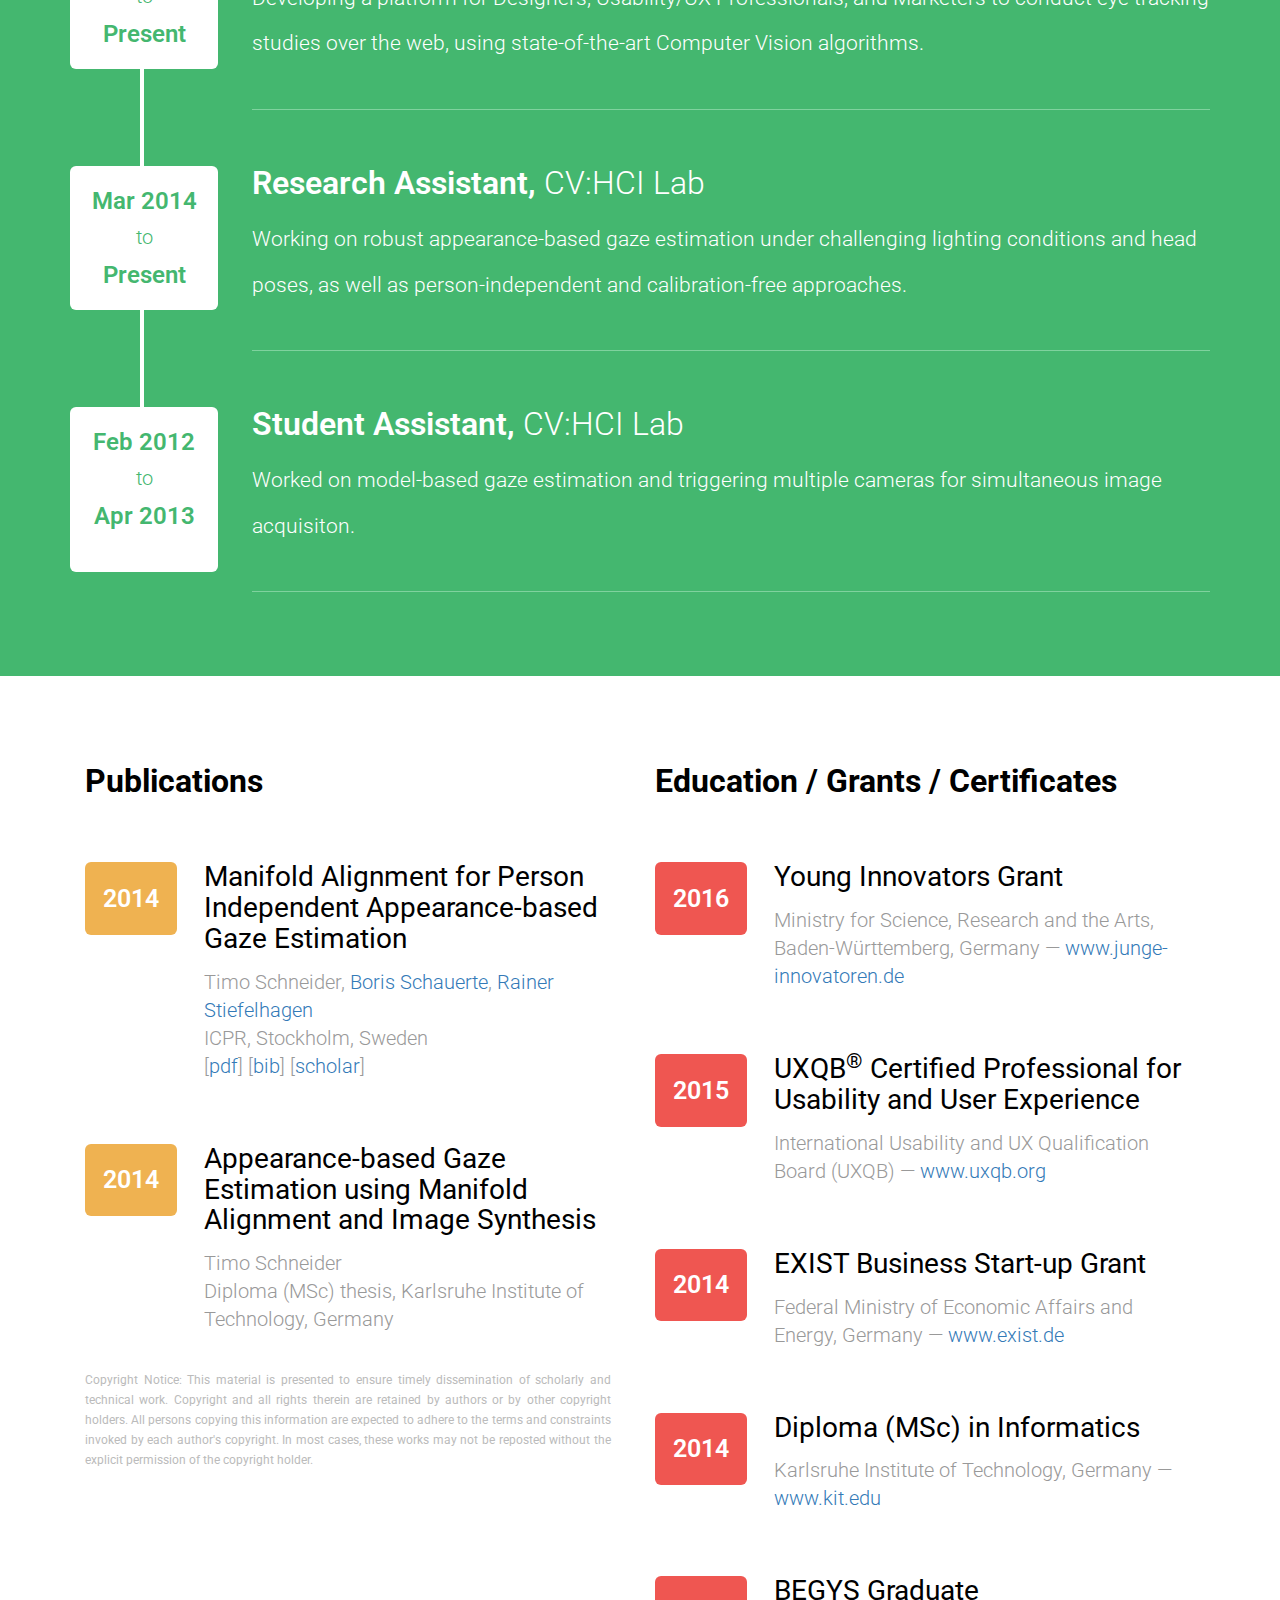
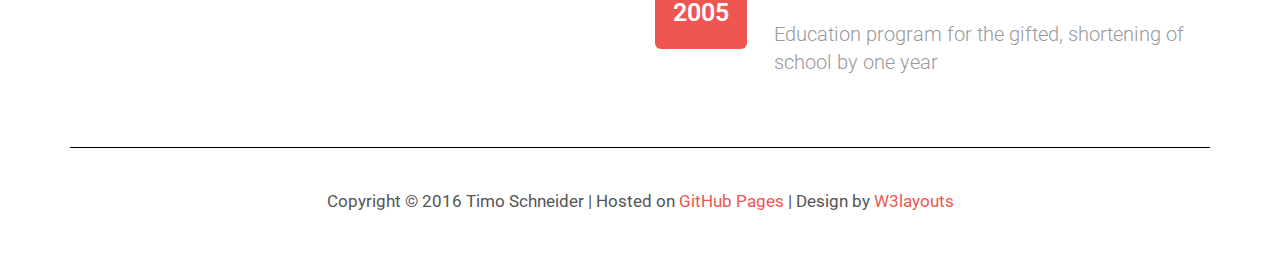
==== commit 27cc4349: "updated skills, grants, etc., cleanup" ====
--- a/index.html
+++ b/index.html
@@ -50,8 +50,8 @@
 					</p>
 				</div>
 				
-				<div class="user col-lg-4 col-xs-12" style="text-align:right;">
-					<a href="index.html"><img class=" img-responsive pull-right" src="images/avatar3.jpg"></a>
+				<div class="user col-lg-4 col-xs-12">
+					<a href="index.html"><img class=" img-responsive center-block" src="images/avatar3.jpg"></a>
 					<!--<h1>Timo Schneider</h1>-->
 				</div>
 				<!--<div class="clearfix"></div>-->
@@ -81,13 +81,14 @@
 				
 				<div class="clearfix" style="display:inline;"></div>
 			</div>
-				<div class="social-icons row" style="text-align: center;">
-					<a href="https://twitter.com/tiiiiimo"><i class="fa fa-twitter"></i></a>
-					<a href="https://plus.google.com/+TimoSchneider1"><i class="fa fa-google-plus"></i></a>
-					<a href="https://de.linkedin.com/in/timoschneider1"><i class="fa fa-linkedin"></i></a>
-					<a href="https://www.xing.com/profile/Timo_Schneider82"><i class="fa fa-xing"></i></a>
-					<a href="https://github.com/tschneid"><i class="fa fa-github"></i></a>
-				</div>
+
+			<div class="social-icons" style="text-align: center;">
+				<a href="https://twitter.com/tschneidr"><i class="fa fa-twitter"></i></a>
+				<a href="https://plus.google.com/+TimoSchneider1"><i class="fa fa-google-plus"></i></a>
+				<a href="https://de.linkedin.com/in/timoschneider1"><i class="fa fa-linkedin"></i></a>
+				<a href="https://www.xing.com/profile/Timo_Schneider82"><i class="fa fa-xing"></i></a>
+				<a href="https://github.com/tschneid"><i class="fa fa-github"></i></a>
+			</div>
 			
 		
 		</div>
@@ -96,21 +97,21 @@
 		<div class="top-grid">
 			<div class="container">
 				<div class="col-md-6 top-left-grid">
-					<h3>Professional Skills &amp; Experiences</h3>
-					<p class="skill1">Computer Vision<label class="color1"></label></p>
+					<h3>Professional Skills<!--  &amp; Experiences --></h3>
+					<p class="skill1">Computer Vision &amp; Machine Learning<label class="color1"></label></p>
 					<p class="skill2">Webcam-based Eye Tracking<label class="color2"></label></p>
-					<p class="skill3">Machine Learning<label class="color3"></label></p>
-					<p class="skill4">Entrepreneurship<label class="color4"></label></p>				
+					<p class="skill3">Entrepreneurship<label class="color3"></label></p>
+					<p class="skill4">Usability/UX <span style="opacity: 0.4;">(certified)</span><label class="color4"></label></p>				
 					<p class="skill5">Full-Stack Web Development<label class="color5"></label></p>
 					
 				</div>
 				<div class="col-md-6 top-right-grid">
-					<h3>Development Tools &amp; Languages</h3>
-					<p class="skill6">C++<label class="color6"></label></p>
-					<p class="skill7">Matlab<label class="color7"></label></p>
+					<h3>Tools, Languages &amp; Frameworks</h3>
+					<p class="skill6">Matlab<label class="color6"></label></p>
+					<p class="skill7">C++<label class="color7"></label></p>
 					<p class="skill8">JavaScript, HTML5, CSS<label class="color8"></label></p>
 					<p class="skill9">Linux, Git<label class="color9"></label></p>
-					<p class="skill10">Node.js, AngularJS, RequireJS, Sails.js, ...<label class="color10"></label></p>
+					<p class="skill10">Node.js, AngularJS, RequireJS, ...<label class="color10"></label></p>
 				</div>
 				<div class="clearfix"></div>
 			</div>
@@ -127,7 +128,10 @@
 					</div>
 					<div class="event">
 						<h4>Co-Founder, <span> Eyezag</span></h4>
-						<p>Developing a platform for Designers, Usability/UX Professionals, and Marketers to conduct eye tracking studies over the web, using the built-in webcams of participants.</p>
+						<p>Developing a platform for Designers, Usability/UX Professionals, and Marketers to conduct eye tracking studies over the web, using state-of-the-art Computer Vision algorithms.
+						<!-- <span class="badge badge-primary">EXIST Business Start-up Grant</span>
+						<span class="badge badge-primary">Young Innovators</span> -->
+						</p>
 					</div>
 					<div class="clearfix"></div>
 				</div>
@@ -201,15 +205,46 @@
 				</div>
 				
 				<div class="col-md-6 bottom-grid-right">
-					<h3>Education & Awards</h3>
+					<h3>Education / Grants / Certificates</h3>
+					
+					<div class="grids">
+						<div class="year text-center">
+							<h5>2016</h5>
+						</div>
+						<div class="qualification">
+							<h4>Young Innovators Grant</h4>
+							<!--<p>Bundesministerium für Wirtschaft und Energie</p>-->
+							<p>Ministry for Science, Research and the Arts, Baden-Württemberg, Germany
+							&mdash;
+							<a href="http://www.junge-innovatoren.de/">www.junge-innovatoren.de</a></p>
+						</div>
+						<div class="clearfix"></div>
+					</div>
+
+					<div class="grids">
+						<div class="year text-center">
+							<h5>2015</h5>
+						</div>
+						<div class="qualification">
+							<h4>UXQB<sup>&reg;</sup> Certified Professional for Usability and User Experience <!-- (CPUX-F) --></h4>
+							<!--<p>Bundesministerium für Wirtschaft und Energie</p>-->
+							<p>International Usability and UX Qualification Board (UXQB)
+							&mdash;
+							<a href="http://uxqb.org/en/certification/foundation-level-cpux-f/">www.uxqb.org</a></p>
+						</div>
+						<div class="clearfix"></div>
+					</div>
+
 					<div class="grids">
 						<div class="year text-center">
 							<h5>2014</h5>
 						</div>
 						<div class="qualification">
-							<h4>EXIST Entrepreneur Scholarship</h4>
+							<h4>EXIST Business Start-up Grant</h4>
 							<!--<p>Bundesministerium für Wirtschaft und Energie</p>-->
-							<p>Federal Ministry of Economic Affairs and Energy, Germany</p>
+							<p>Federal Ministry of Economic Affairs and Energy, Germany
+							&mdash;
+							<a href="http://www.exist.de/EN/programme/EXIST-Business-Startup-Grant/content.html">www.exist.de</a></p>
 						</div>
 						<div class="clearfix"></div>
 					</div>
@@ -219,11 +254,11 @@
 						</div>
 						<div class="qualification">
 							<h4>Diploma (MSc) in Informatics</h4>
-							<p>Karlsruhe Institute of Technology, Germany</p>
-						</div>
-						<div class="clearfix"></div>
-					</div>
-					<div class="grids">
+							<p>Karlsruhe Institute of Technology, Germany &mdash; <a href="http://www.kit.edu/english/index.php">www.kit.edu</a></p>
+						</div>
+						<div class="clearfix"></div>
+					</div>
+<!-- 					<div class="grids">
 						<div class="year text-center">
 							<h5>2007</h5>
 						</div>
@@ -232,7 +267,7 @@
 							<p>Albert-Einstein-Gymnasium, Frankenthal, Germany</p>
 						</div>
 						<div class="clearfix"></div>
-					</div>
+					</div> -->
 					<div class="grids">
 						<div class="year text-center">
 							<h5>2005</h5>
@@ -252,7 +287,7 @@
 	<div class="footer">
 		<div class="container">
 			<div class="copyrights text-center">
-				<p>Copyright &copy; 2015 Timo Schneider | Hosted on <a href="https://pages.github.com/">GitHub Pages</a> | Design by <a href="http://w3layouts.com">  W3layouts</a></p>
+				<p>Copyright &copy; 2016 Timo Schneider | Hosted on <a href="https://pages.github.com/">GitHub Pages</a> | Design by <a href="http://w3layouts.com">  W3layouts</a></p>
 			</div>
 		</div>
 	</div>
--- a/css/style.min.css
+++ b/css/style.min.css
@@ -1 +1 @@
-.date,body{background:#fff}body,ul{margin:0;padding:0}body,h1,h2,h3,h4,h5,h6,label,p,ul{margin:0}.date,.event,.year{float:left}body{font-family:Roboto,sans-serif}body a,input[type=button],input[type=submit]{transition:.5s all;-webkit-transition:.5s all;-moz-transition:.5s all;-o-transition:.5s all;-ms-transition:.5s all}.top-strip{background:#000;padding:1em}.header{padding:4em 0}.user a{display:block}.user img{border-radius:5px}.social-icons{margin-top:1.8em}.social-icons i.fa{width:48px;height:48px;margin-right:8px;font-size:3em;color:#ccc;transition:.5s all;-webkit-transition:.5s all;-moz-transition:.5s all;-o-transition:.5s all;-ms-transition:.5s all}.social-icons i.fa:hover{color:#ef5651;transition:.5s all;-webkit-transition:.5s all;-moz-transition:.5s all;-o-transition:.5s all;-ms-transition:.5s all}.about_user i.fa{font-size:1.3em;margin-right:5px;color:#999}.about_user{padding:1.5em 0;margin:4em 0;border-top:1px solid #E6E6E6;border-bottom:1px solid #E6E6E6}.about_user div{display:inline-block;color:#999;font-size:1.4em;font-weight:300;white-space:nowrap}.about_user div a{color:#999;font-weight:300;text-decoration:none}.about_user div a:hover{color:#44b76f}.text p{color:#999;font-size:2.6em;font-weight:300;line-height:1.8em}.text p a{color:#44b76f;font-weight:600;text-decoration:none}.top-grid{padding:0 0 6em;background:#000}.top-grid h3{padding-top:3em;color:#fff;font-size:2.1em;font-weight:700;margin-bottom:1.1em}.top-grid p{color:#ccc;font-size:1.9em;font-weight:300;padding:1.1em 0;border-bottom:1px solid #3b3b3b}.top-left-grid p.skill1,.top-left-grid p.skill2,.top-left-grid p.skill3,.top-left-grid p.skill4,.top-left-grid p.skill5,.top-right-grid p.skill10,.top-right-grid p.skill6,.top-right-grid p.skill7,.top-right-grid p.skill8,.top-right-grid p.skill9{position:relative}.top-left-grid label.color1,.top-left-grid label.color2,.top-left-grid label.color3,.top-left-grid label.color4,.top-right-grid label.color10,.top-right-grid label.color6,.top-right-grid label.color7,.top-right-grid label.color8,.top-right-grid label.color9{height:4px;position:absolute;bottom:-2px;left:0}.top-left-grid .top-right-grid{padding:0 30px}.top-left-grid label.color1{width:90%;background:#34a09f}.top-left-grid label.color2{width:92%;background:#b74488}.top-left-grid label.color3{width:70%;background:#d58855}.top-left-grid label.color4{width:80%;background:#8fa065}.top-left-grid label.color5{width:60%;height:4px;background:#7848c0;position:absolute;bottom:-2px;left:0}.top-right-grid label.color6{width:70%;background:#6083f0}.top-right-grid label.color7{width:90%;background:#b79c20}.top-right-grid label.color8{width:95%;background:#44b76f}.top-right-grid label.color9{width:85%;background:#f76040}.top-right-grid label.color10{width:70%;background:#d8d8d8}.middle-grid{padding:6em 0;background:#44b76f}.middle-grid h3{color:#fff;font-size:2.3em;font-weight:700;margin-bottom:2em}.date{width:13%;margin-right:3%;border-radius:6px;-webkit-border-radius:6px;-moz-border-radius:6px;-o-border-radius:6px;-ms-border-radius:6px;padding:1.6em 0;position:relative}label.span1,label.span2,label.span3,label.span4{width:4px;background:#fff;position:absolute;left:70px}label.span1{height:100px;top:141px}label.span2{height:160px;top:140px}label.span3,label.span4{height:100px;top:141px}.event{width:84%;border-bottom:1px solid #7fd29e;padding-bottom:3em}.date h5{color:#44b76f;font-size:1.7em;font-weight:600}.date p{color:#44b76f;font-size:1.4em;font-weight:300;margin:.5em}.event h4{color:#fff;font-size:2.3em;font-weight:600;margin-bottom:.5em}.event h4 span,.event p{font-weight:300}.event p{color:#fff;font-size:1.47em;line-height:2.2em}.middle-section-grid{margin-top:4em}.span_66{border:none}.bottom-grid{padding:4em 0 5em;border-bottom:1px solid #000}.bottom-grid h3{padding-top:1em;color:#000;font-size:2.3em;font-weight:700;margin-bottom:.5em}.year{width:17%;margin-right:5%;background:#ef5651;border-radius:6px;-webkit-border-radius:6px;-moz-border-radius:6px;-o-border-radius:6px;-ms-border-radius:6px;padding:1.6em 0}.year2{background:#efb251}.year h5{color:#fff;font-size:1.8em;font-weight:600}.qualification{float:left;width:77%}.qualification h4{color:#000;font-size:2em;font-weight:400;margin-bottom:.5em}.qualification p{color:#999;font-size:1.4em;font-weight:300}.grids{margin-top:4.5em}.footer{padding:3em 0}.copyrights p{color:#555;font-size:1.2em;font-weight:400}.copyrights p a{color:#ef5651}@media screen and (max-width:1366px){.about_user{padding:1.3em 0;margin:3.2em 0}.text p{font-size:2.5em}.header{padding:4em 0}}@media screen and (max-width:1199px){.bottom-grid{padding:1em 0}.about_user div{font-size:1.3em}.user img{margin-top:2em}.text p{font-size:2.4em;line-height:1.7em}}@media screen and (max-width:1024px){.about_user div{font-size:1.2em}.social-icons{margin-top:1.5em}.social-icons i.fa{font-size:2.4em}.text p{font-size:2.2em;line-height:1.6em}.header{padding:3em 0 3.5em}.top-grid h3{font-size:1.85em;margin-bottom:.85em}.top-grid p{font-size:1.7em;padding:1em 0}.middle-grid,.top-grid{padding:5em 0}.date h5{font-size:1.6em}.event h4{font-size:2.1em;margin-bottom:.4em}.event p{font-size:1.3em;line-height:2em}.date{padding:1.4em .2em}label.span1{width:4px;height:115px;top:135px;left:58px}label.span2{width:4px;height:100px;top:132px;left:58px}label.span3{top:133px;left:58px}label.span4{top:131px;left:58px}.bottom-grid{padding:6em 0}.grids{margin-top:3.5em}.qualification h4{font-size:1.85em}.qualification p{font-size:1.16em}.about_user{padding:1em 0;margin:2.5em 0}}@media screen and (max-width:991px){label.span1{width:4px;height:115px;top:135px;left:58px}label.span2{width:4px;height:100px;top:155px;left:58px}}@media screen and (max-width:800px){.footer{padding:2em 0}.bottom-grid h3{margin-bottom:1em}.bottom-grid-right{padding:0 15px;margin-top:1em}.bottom-grid-left{padding:0 15px}.bottom-grid{padding:4em 0}.qualification p{font-size:1.35em}.date{width:16%}.event{width:81%;padding-bottom:2em}.middle-grid{padding:4em 0}.middle-section-grid{margin-top:3em}.event p{font-size:1.2em;line-height:1.8em}.event h4{font-size:1.9em}.date h5{font-size:1.5em}.date p{font-size:1.35em;margin:.4em 0}label.span1{top:118px}label.span2{top:119px}label.span3{top:100px}label.span4{top:110px}.top-right-grid{padding:0 15px;margin-top:4em}.top-left-grid{padding:0 15px}.top-grid h3{font-size:1.9em;margin-bottom:.5em}.top-grid{padding:4em 0}.text p{font-size:1.6em}.social-icons i{margin-right:2px}.social-icons i.fa{font-size:1.8em}.about_user ul.sites{display:none}.about_user div{font-size:1.1em}.about_user ul.place{width:24%}.about_user ul.status{width:17%}.about_user ul.message{width:33%}.about_user ul.call{width:26%}.about_user{padding:.8em 0;margin:1.8em 0}}@media screen and (max-width:768px){.middle-grid h3{margin-bottom:1.5em}.header{padding:2em 0 2.5em}.social-icons{margin-top:1.3em}.event h4,.social-icons i.fa{font-size:1.8em}.top-grid p{font-size:1.6em}}@media screen and (max-width:640px){.top-strip{padding:.8em}.top-grid h3{font-size:1.7em;margin-bottom:.4em}.top-grid p{font-size:1.5em;padding:.9em 0}.middle-grid{padding:4em 0}.middle-grid h3{margin-bottom:1em;font-size:2em}.event h4{font-size:1.5em}.event p{font-size:1.1em;line-height:1.6em}.date h5{font-size:1.3em}.date p{font-size:1.2em;margin:.2em 0}.date{padding:1.2em 0}label.span1,label.span2{top:100px;left:45px}label.span3{top:85px;left:45px}label.span4{top:83px;left:45px}.grids{margin-top:3em}.text p{font-size:1.35em}.about_user ul.status{display:none}.about_user ul.place{width:30%}.about_user ul.message{width:40%}.about_user ul.call{width:30%}.about_user{padding:.6em 0;margin:1.5em 0}}@media screen and (max-width:480px){.social-icons i{margin-right:0}.social-icons{margin-top:1em}.about_user ul.call{display:none}.about_user ul.place{width:33%}.about_user ul.message{width:45%}.about_user ul.status{display:block;width:22%}.about_user div{font-size:1em}.text p{font-size:1.15em}.top-grid h3{font-size:1.6em;margin-bottom:.3em}.top-grid{padding:3em 0}.top-grid p{font-size:1.35em;padding:.8em 0}.top-left-grid,.top-right-grid{padding:0}.top-right-grid{margin-top:3em}.copyrights p{font-size:1em}.footer{padding:1.5em 0}.qualification h4,.year h5{font-size:1.5em}.qualification p{font-size:1.2em}.grids{margin-top:2em}.bottom-grid{padding:3em 0}.year{padding:1.2em 0}.date{width:18%}.event{width:79%;padding-bottom:1.8em}.date h5{font-size:1.05em}.date p{font-size:1em;margin:.15em 0}.event p{font-size:1em;height:68px;overflow:hidden}.middle-section-grid{margin-top:2.2em}.middle-grid{padding:3.2em 0}.event h4{font-size:1.35em}.bottom-grid-left,.bottom-grid-right{padding:0}label.span1,label.span2{top:90px;left:30px}}@media screen and (max-width:320px){.top-strip{padding:.5em}.qualification h4{font-size:1.15em}.year h5{font-size:1.2em}.year{margin-right:4%;padding:.9em 0}.qualification{width:78%}.qualification p{font-size:1em}.grids{margin-top:1.5em}.bottom-grid h3{margin-bottom:.2em;font-size:2.1em}.footer{padding:1.2em 0}.bottom-grid{padding:2em 0}.date{width:26%;margin-right:3%;padding:1em 0}.event{width:71%;padding-bottom:1.5em}label.span1,label.span2,label.span3,label.span4{left:37px;width:3px}.middle-grid h3{margin-bottom:0;font-size:1.6em}.event h4{font-size:1.2em}.event p{font-size:.95em;height:62px}.date h5{font-size:1em}.event h4 span{display:none}label.span4{top:78px}label.span3{top:77px}label.span2{top:75px}label.span1{top:78px}.middle-section-grid{margin-top:2em}.middle-grid{padding:2.5em 0}.top-grid h3{font-size:1.2em;margin-bottom:.6em}.top-grid p{font-size:1.15em;padding:.7em 0}.about_user ul.call,.about_user ul.message,.about_user ul.place,.about_user ul.status,.about_user ul.wsbsite{width:100%;display:block;margin:7px 0}.text p{font-size:1em}.social-icons{margin-top:.8em}.social-icons i.fa{width:32px;height:32px;font-size:1.4em}i.dribble,i.skype{display:none}.header{padding:1.8em 0 2em}.about_user{padding:.2em 0;margin:1.2em 0}}+.date,body{background:#fff}body,ul{margin:0;padding:0}.date,.event,.year{float:left}body{font-family:Roboto,sans-serif}body a,input[type=button],input[type=submit]{transition:.5s all;-webkit-transition:.5s all;-moz-transition:.5s all;-o-transition:.5s all;-ms-transition:.5s all}h1,h2,h3,h4,h5,h6,label,p{margin:0}.top-strip{background:#000;padding:1em}.header{padding:4em 0}.user a{display:block}.user img{border-radius:5px}.social-icons{margin-top:1.8em}.social-icons i.fa{width:48px;height:48px;margin-right:8px;font-size:3em;color:#ccc;transition:.5s all;-webkit-transition:.5s all;-moz-transition:.5s all;-o-transition:.5s all;-ms-transition:.5s all}.social-icons i.fa:hover{color:#ef5651;transition:.5s all;-webkit-transition:.5s all;-moz-transition:.5s all;-o-transition:.5s all;-ms-transition:.5s all}.about_user i.fa{font-size:1.3em;margin-right:5px;color:#999}.about_user{padding:1.5em 0;margin:4em 0;border-top:1px solid #E6E6E6;border-bottom:1px solid #E6E6E6}.about_user div{display:inline-block;color:#999;font-size:1.4em;font-weight:300;white-space:nowrap}.about_user div a{color:#999;font-weight:300;text-decoration:none}.about_user div a:hover{color:#44b76f}.text p{color:#999;font-size:2.6em;font-weight:300;line-height:1.8em}.text p a{color:#44b76f;font-weight:600;text-decoration:none}.top-grid{padding:0 0 6em;background:#000}.top-grid h3{padding-top:3em;color:#fff;font-size:2.1em;font-weight:700;margin-bottom:1.1em}.top-grid p{color:#ccc;font-size:1.9em;font-weight:300;padding:1.1em 0;border-bottom:1px solid #3b3b3b}.top-left-grid p.skill1,.top-left-grid p.skill2,.top-left-grid p.skill3,.top-left-grid p.skill4,.top-left-grid p.skill5,.top-right-grid p.skill10,.top-right-grid p.skill6,.top-right-grid p.skill7,.top-right-grid p.skill8,.top-right-grid p.skill9{position:relative}.top-left-grid label.color1,.top-left-grid label.color2,.top-left-grid label.color3,.top-left-grid label.color4,.top-right-grid label.color10,.top-right-grid label.color6,.top-right-grid label.color7,.top-right-grid label.color8,.top-right-grid label.color9{height:4px;position:absolute;bottom:-2px;left:0}.top-left-grid .top-right-grid{padding:0 30px}.top-left-grid label.color1{width:90%;background:#34a09f}.top-left-grid label.color2{width:92%;background:#b74488}.top-left-grid label.color3{width:70%;background:#d58855}.top-left-grid label.color4{width:80%;background:#8fa065}.top-left-grid label.color5{width:60%;height:4px;background:#7848c0;position:absolute;bottom:-2px;left:0}.top-right-grid label.color6{width:70%;background:#6083f0}.top-right-grid label.color7{width:90%;background:#b79c20}.top-right-grid label.color8{width:95%;background:#44b76f}.top-right-grid label.color9{width:85%;background:#f76040}.top-right-grid label.color10{width:70%;background:#d8d8d8}.middle-grid{padding:6em 0;background:#44b76f}.middle-grid h3{color:#fff;font-size:2.3em;font-weight:700;margin-bottom:2em}.date{width:13%;margin-right:3%;border-radius:6px;-webkit-border-radius:6px;-moz-border-radius:6px;-o-border-radius:6px;-ms-border-radius:6px;padding:1.6em 0;position:relative}label.span1,label.span2,label.span3,label.span4{width:4px;background:#fff;position:absolute;left:70px}label.span1{height:100px;top:141px}label.span2{height:160px;top:140px}label.span3,label.span4{height:100px;top:141px}.event{width:84%;border-bottom:1px solid #7fd29e;padding-bottom:3em}.date h5{color:#44b76f;font-size:1.7em;font-weight:600}.date p{color:#44b76f;font-size:1.4em;font-weight:300;margin:.5em}.event h4{color:#fff;font-size:2.3em;font-weight:600;margin-bottom:.5em}.event h4 span,.event p{font-weight:300}.event p{color:#fff;font-size:1.47em;line-height:2.2em}.middle-section-grid{margin-top:4em}.span_66{border:none}.bottom-grid{padding:4em 0 5em;border-bottom:1px solid #000}.bottom-grid h3{padding-top:1em;color:#000;font-size:2.3em;font-weight:700;margin-bottom:.5em}.year{width:17%;margin-right:5%;background:#ef5651;border-radius:6px;-webkit-border-radius:6px;-moz-border-radius:6px;-o-border-radius:6px;-ms-border-radius:6px;padding:1.6em 0}.year2{background:#efb251}.year h5{color:#fff;font-size:1.8em;font-weight:600}.qualification{float:left;width:77%}.qualification h4{color:#000;font-size:2em;font-weight:400;margin-bottom:.5em}.qualification p{color:#999;font-size:1.4em;font-weight:300}.grids{margin-top:4.5em}.footer{padding:3em 0}.copyrights p{color:#555;font-size:1.2em;font-weight:400}.copyrights p a{color:#ef5651}@media screen and (max-width:1366px){.about_user{padding:1.3em 0;margin:3.2em 0}.text p{font-size:2.5em}.header{padding:4em 0}}@media screen and (max-width:1199px){.bottom-grid{padding:1em 0}.about_user div{font-size:1.3em}.user img{margin-top:2em}.text p{font-size:2.4em;line-height:1.7em}}@media screen and (max-width:1024px){.about_user div{font-size:1.2em}.social-icons{margin-top:1.5em}.social-icons i.fa{font-size:2.4em}.text p{font-size:2.2em;line-height:1.6em}.header{padding:3em 0 3.5em}.top-grid h3{font-size:1.85em;margin-bottom:.85em}.top-grid p{font-size:1.7em;padding:1em 0}.middle-grid,.top-grid{padding:5em 0}.date h5{font-size:1.6em}.event h4{font-size:2.1em;margin-bottom:.4em}.event p{font-size:1.3em;line-height:2em}.date{padding:1.4em .2em}label.span1{width:4px;height:115px;top:135px;left:58px}label.span2{width:4px;height:100px;top:132px;left:58px}label.span3{top:133px;left:58px}label.span4{top:131px;left:58px}.bottom-grid{padding:6em 0}.grids{margin-top:3.5em}.qualification h4{font-size:1.85em}.qualification p{font-size:1.16em}.about_user{padding:1em 0;margin:2.5em 0}}@media screen and (max-width:991px){label.span1{width:4px;height:115px;top:135px;left:58px}label.span2{width:4px;height:100px;top:155px;left:58px}}@media screen and (max-width:800px){.footer{padding:2em 0}.bottom-grid h3{margin-bottom:1em}.bottom-grid-right{padding:0 15px;margin-top:1em}.bottom-grid-left{padding:0 15px}.bottom-grid{padding:4em 0}.qualification p{font-size:1.35em}.date{width:16%}.event{width:81%;padding-bottom:2em}.middle-grid{padding:4em 0}.middle-section-grid{margin-top:3em}.event p{font-size:1.2em;line-height:1.8em}.event h4{font-size:1.9em}.date h5{font-size:1.5em}.date p{font-size:1.35em;margin:.4em 0}label.span1{top:118px}label.span2{top:119px}label.span3{top:100px}label.span4{top:110px}.top-right-grid{padding:0 15px;margin-top:4em}.top-left-grid{padding:0 15px}.top-grid h3{font-size:1.9em;margin-bottom:.5em}.top-grid{padding:4em 0}.text p{font-size:1.6em}.social-icons i{margin-right:2px}.social-icons i.fa{font-size:1.8em}.about_user ul.sites{display:none}.about_user div{font-size:1.1em}.about_user ul.place{width:24%}.about_user ul.status{width:17%}.about_user ul.message{width:33%}.about_user ul.call{width:26%}.about_user{padding:.8em 0;margin:1.8em 0}}@media screen and (max-width:768px){.middle-grid h3{margin-bottom:1.5em}.header{padding:2em 0 2.5em}.social-icons{margin-top:1.3em}.event h4,.social-icons i.fa{font-size:1.8em}.top-grid p{font-size:1.6em}}@media screen and (max-width:640px){.top-strip{padding:.8em}.top-grid h3{font-size:1.7em;margin-bottom:.4em}.top-grid p{font-size:1.5em;padding:.9em 0}.middle-grid{padding:4em 0}.middle-grid h3{margin-bottom:1em;font-size:2em}.event h4{font-size:1.5em}.event p{font-size:1.1em;line-height:1.6em}.date h5{font-size:1.3em}.date p{font-size:1.2em;margin:.2em 0}.date{padding:1.2em 0}label.span1,label.span2{top:100px;left:45px}label.span3{top:85px;left:45px}label.span4{top:83px;left:45px}.grids{margin-top:3em}.text p{font-size:1.35em}.about_user ul.status{display:none}.about_user ul.place{width:30%}.about_user ul.message{width:40%}.about_user ul.call{width:30%}.about_user{padding:.6em 0;margin:1.5em 0}}@media screen and (max-width:480px){.social-icons i{margin-right:0}.social-icons{margin-top:1em}.about_user ul.call{display:none}.about_user ul.place{width:33%}.about_user ul.message{width:45%}.about_user ul.status{display:block;width:22%}.about_user div{font-size:1em}.text p{font-size:1.15em}.top-grid h3{font-size:1.6em;margin-bottom:.3em}.top-grid{padding:3em 0}.top-grid p{font-size:1.35em;padding:.8em 0}.top-left-grid,.top-right-grid{padding:0}.top-right-grid{margin-top:3em}.copyrights p{font-size:1em}.footer{padding:1.5em 0}.qualification h4,.year h5{font-size:1.5em}.qualification p{font-size:1.2em}.grids{margin-top:2em}.bottom-grid{padding:3em 0}.year{padding:1.2em 0}.date{width:18%}.event{width:79%;padding-bottom:1.8em}.date h5{font-size:1.05em}.date p{font-size:1em;margin:.15em 0}.event p{font-size:1em;height:68px;overflow:hidden}.middle-section-grid{margin-top:2.2em}.middle-grid{padding:3.2em 0}.event h4{font-size:1.35em}.bottom-grid-left,.bottom-grid-right{padding:0}label.span1,label.span2{top:90px;left:30px}}@media screen and (max-width:320px){.top-strip{padding:.5em}.qualification h4{font-size:1.15em}.year h5{font-size:1.2em}.year{margin-right:4%;padding:.9em 0}.qualification{width:78%}.qualification p{font-size:1em}.grids{margin-top:1.5em}.bottom-grid h3{margin-bottom:.2em;font-size:2.1em}.footer{padding:1.2em 0}.bottom-grid{padding:2em 0}.date{width:26%;margin-right:3%;padding:1em 0}.event{width:71%;padding-bottom:1.5em}label.span1,label.span2,label.span3,label.span4{left:37px;width:3px}.middle-grid h3{margin-bottom:0;font-size:1.6em}.event h4{font-size:1.2em}.event p{font-size:.95em;height:62px}.date h5{font-size:1em}.event h4 span{display:none}label.span4{top:78px}label.span3{top:77px}label.span2{top:75px}label.span1{top:78px}.middle-section-grid{margin-top:2em}.middle-grid{padding:2.5em 0}.top-grid h3{font-size:1.2em;margin-bottom:.6em}.top-grid p{font-size:1.15em;padding:.7em 0}.about_user ul.call,.about_user ul.message,.about_user ul.place,.about_user ul.status,.about_user ul.wsbsite{width:100%;display:block;margin:7px 0}.text p{font-size:1em}.social-icons{margin-top:.8em}.social-icons i.fa{width:32px;height:32px;font-size:1.4em}i.dribble,i.skype{display:none}.header{padding:1.8em 0 2em}.about_user{padding:.2em 0;margin:1.2em 0}}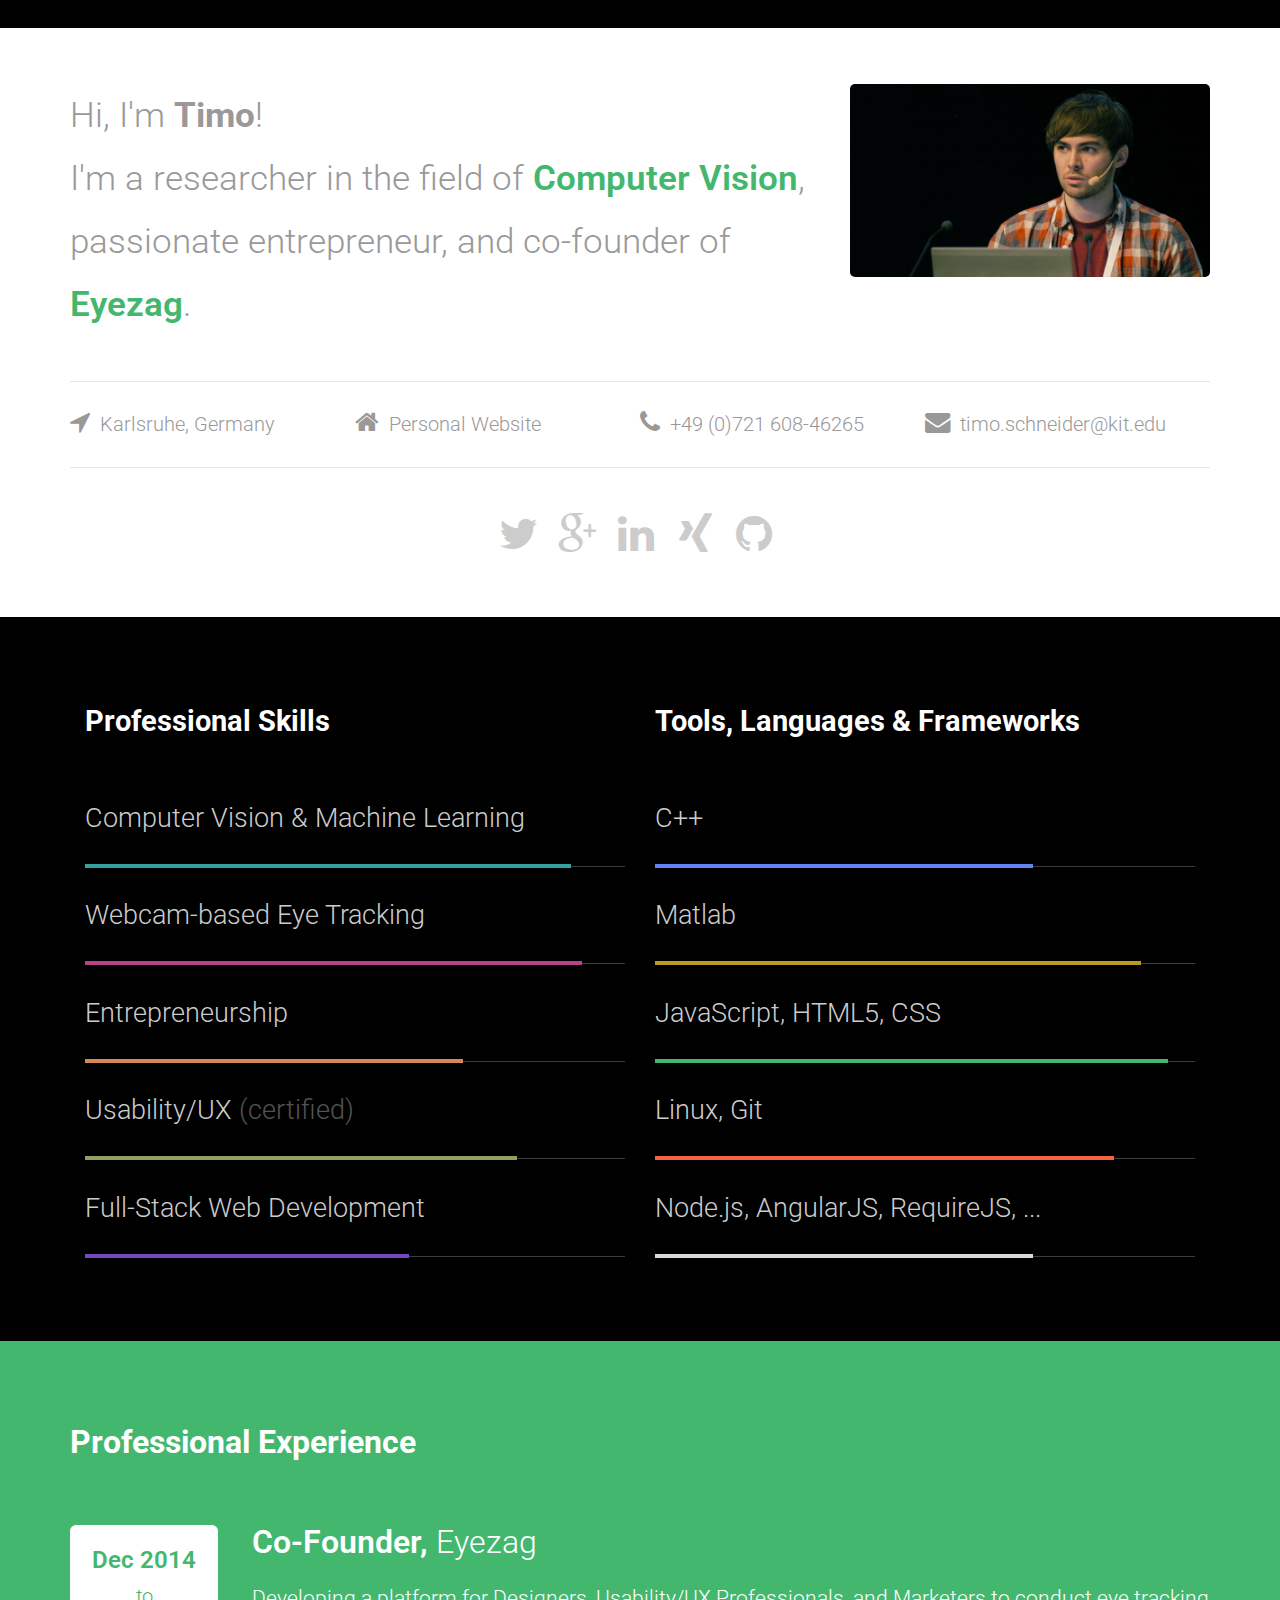
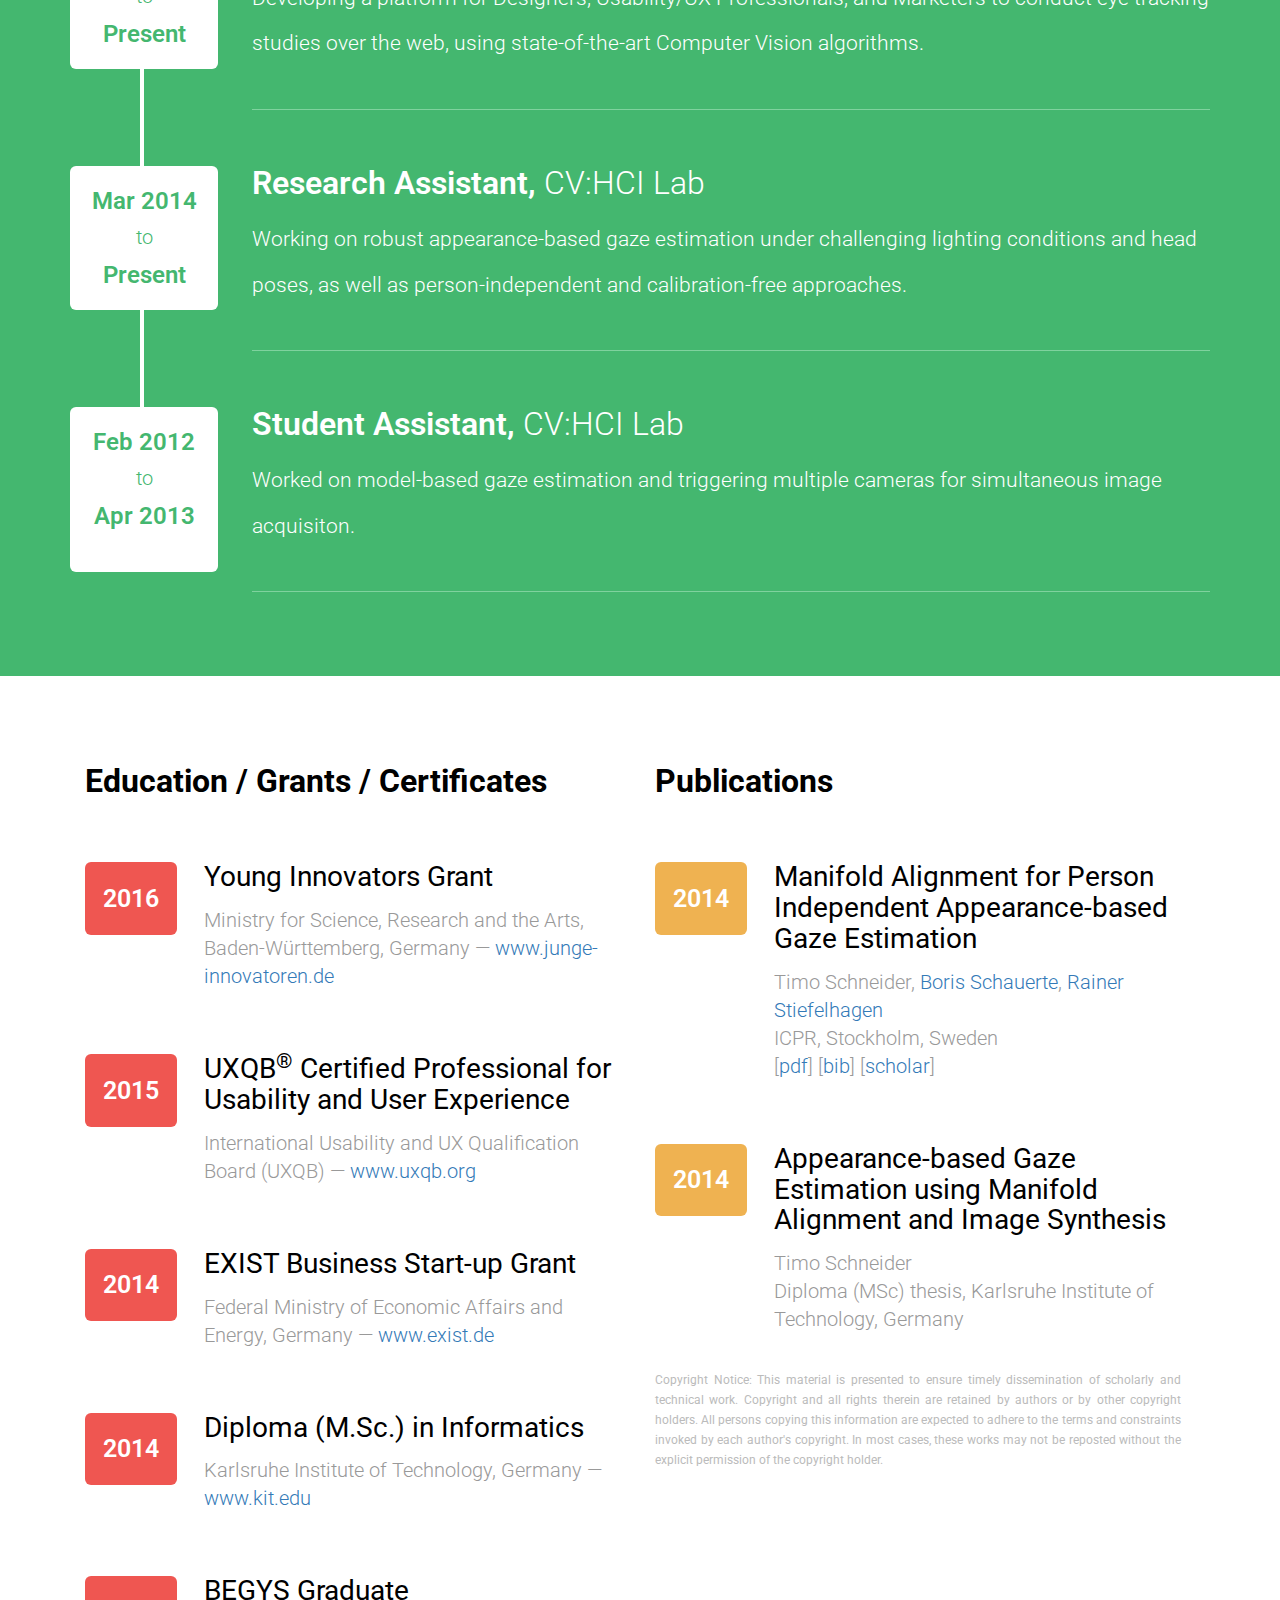
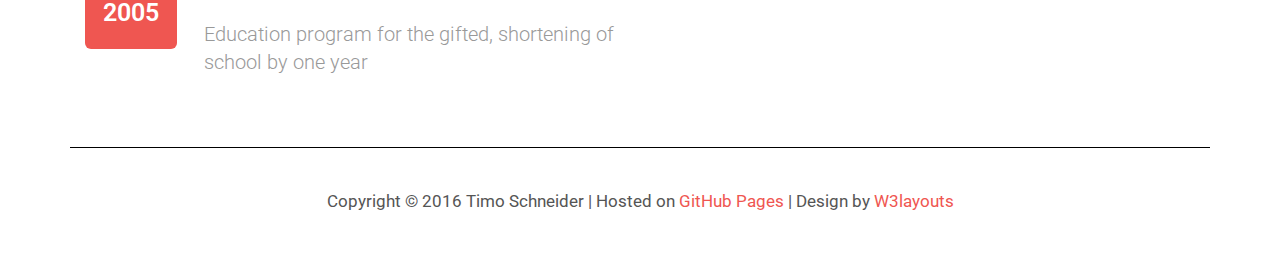
==== commit 16e8aa28: "more cleanup" ====
--- a/index.html
+++ b/index.html
@@ -14,26 +14,27 @@
 <title>Timo Schneider | Entrepreneur &amp; Researcher</title>
 <link href="bower_components/bootstrap/dist/css/bootstrap.min.css" rel='stylesheet' type='text/css' />
 <link href="bower_components/fontawesome/css/font-awesome.min.css" rel="stylesheet" type="text/css" media="all" />
+
 <!-- Custom Theme files -->
-<!--<link href="css/style.css" rel="stylesheet" type="text/css" media="all" />-->
 <link href="css/style.min.css" rel="stylesheet" type="text/css" media="all" />
-<!-- Custom Theme files -->
+
+<!-- Font -->
+<link href='http://fonts.googleapis.com/css?family=Roboto:400,400italic,500,700,500italic,700italic,900,300,300italic' rel='stylesheet' type='text/css'>
+
+<!-- Meta -->
 <meta name="viewport" content="width=device-width, initial-scale=1">
 <meta http-equiv="Content-Type" content="text/html; charset=utf-8" />
-<meta name="keywords" content="Privy Responsive web template, Bootstrap Web Templates, Flat Web Templates, Andriod Compatible web template, 
-Smartphone Compatible web template, free webdesigns for Nokia, Samsung, LG, SonyErricsson, Motorola web design" />
-<script type="application/x-javascript"> addEventListener("load", function() { setTimeout(hideURLbar, 0); }, false); function hideURLbar(){ window.scrollTo(0,1); } </script>
-<!--webfont-->
-<link href='http://fonts.googleapis.com/css?family=Roboto:400,400italic,500,700,500italic,700italic,900,300,300italic' rel='stylesheet' type='text/css'>
-
-
-<!--<script type="text/javascript" src="https://cdnjs.cloudflare.com/ajax/libs/jquery/2.1.4/jquery.min.js"></script>
-<script type="text/javascript" src="https://cdnjs.cloudflare.com/ajax/libs/twitter-bootstrap/3.3.5/js/bootstrap.min.js"></script>
-<script>
-$(function () {
-	$('[data-toggle="tooltip"]').tooltip()
-})-->
-</script>
+<meta name="keywords" content="Timo Schneider, Researcher, Entrepreneur, Personal Website, Eyezag, Usability, Web Developer, Matlab, C++, JavaScript, Computer Vision, Machine Learning" />
+<meta name="description" content="Timo Schneider's personal website">
+<meta name="author" content="Timo Schneider">
+
+<!-- Twitter -->
+<meta name="twitter:card" content="summary" />
+<meta name="twitter:site" content="@tschneidr" />
+<meta name="twitter:title" content="Timo Schneider | Entrepreneur &amp; Researcher" />
+<meta name="twitter:description" content="My Personal Website" />
+<meta name="twitter:image" content="https://github.com/tschneid/tschneid.github.io/blob/master/images/avatar3.jpg" />
+
 </head>
 <body>
 	<!-- header-section-starts -->
@@ -107,8 +108,8 @@
 				</div>
 				<div class="col-md-6 top-right-grid">
 					<h3>Tools, Languages &amp; Frameworks</h3>
-					<p class="skill6">Matlab<label class="color6"></label></p>
-					<p class="skill7">C++<label class="color7"></label></p>
+					<p class="skill6">C++<label class="color6"></label></p>
+					<p class="skill7">Matlab<label class="color7"></label></p>
 					<p class="skill8">JavaScript, HTML5, CSS<label class="color8"></label></p>
 					<p class="skill9">Linux, Git<label class="color9"></label></p>
 					<p class="skill10">Node.js, AngularJS, RequireJS, ...<label class="color10"></label></p>
@@ -168,6 +169,85 @@
 			<div class="bottom-grid">
 				
 				<div class="col-md-6 bottom-grid-left">
+				<h3>Education / Grants / Certificates</h3>
+					
+					<div class="grids">
+						<div class="year text-center">
+							<h5>2016</h5>
+						</div>
+						<div class="qualification">
+							<h4>Young Innovators Grant</h4>
+							<!--<p>Bundesministerium für Wirtschaft und Energie</p>-->
+							<p>Ministry for Science, Research and the Arts, Baden-Württemberg, Germany
+							&mdash;
+							<a href="http://www.junge-innovatoren.de/">www.junge-innovatoren.de</a></p>
+						</div>
+						<div class="clearfix"></div>
+					</div>
+
+					<div class="grids">
+						<div class="year text-center">
+							<h5>2015</h5>
+						</div>
+						<div class="qualification">
+							<h4>UXQB<sup>&reg;</sup> Certified Professional for Usability and User Experience <!-- (CPUX-F) --></h4>
+							<!--<p>Bundesministerium für Wirtschaft und Energie</p>-->
+							<p>International Usability and UX Qualification Board (UXQB)
+							&mdash;
+							<a href="http://uxqb.org/en/certification/foundation-level-cpux-f/">www.uxqb.org</a></p>
+						</div>
+						<div class="clearfix"></div>
+					</div>
+
+					<div class="grids">
+						<div class="year text-center">
+							<h5>2014</h5>
+						</div>
+						<div class="qualification">
+							<h4>EXIST Business Start-up Grant</h4>
+							<!--<p>Bundesministerium für Wirtschaft und Energie</p>-->
+							<p>Federal Ministry of Economic Affairs and Energy, Germany
+							&mdash;
+							<a href="http://www.exist.de/EN/programme/EXIST-Business-Startup-Grant/content.html">www.exist.de</a></p>
+						</div>
+						<div class="clearfix"></div>
+					</div>
+					<div class="grids">
+						<div class="year text-center">
+							<h5>2014</h5>
+						</div>
+						<div class="qualification">
+							<h4>Diploma (M.Sc.) in Informatics</h4>
+							<p>Karlsruhe Institute of Technology, Germany &mdash; <a href="http://www.kit.edu/english/index.php">www.kit.edu</a></p>
+						</div>
+						<div class="clearfix"></div>
+					</div>
+<!-- 					<div class="grids">
+						<div class="year text-center">
+							<h5>2007</h5>
+						</div>
+						<div class="qualification">
+							<h4>German Abitur</h4>
+							<p>Albert-Einstein-Gymnasium, Frankenthal, Germany</p>
+						</div>
+						<div class="clearfix"></div>
+					</div> -->
+					<div class="grids">
+						<div class="year text-center">
+							<h5>2005</h5>
+						</div>
+						<div class="qualification">
+							<h4>BEGYS Graduate</h4>
+							<p>Education program for the gifted, shortening of school by one year</p>
+						</div>
+						<div class="clearfix"></div>
+					</div>
+					
+				</div>
+				
+
+				<div class="col-md-6 bottom-grid-right">
+					
 					<h3>Publications</h3>
 					
 					<div class="grids">
@@ -200,90 +280,14 @@
 						<small>
 						Copyright Notice: This material is presented to ensure timely dissemination of scholarly and technical work. Copyright and all rights therein are retained by authors or by other copyright holders. All persons copying this information are expected to adhere to the terms and constraints invoked by each author's copyright. In most cases, these works may not be reposted without the explicit permission of the copyright holder.
 						</small>
-					</div>
-					
-				</div>
-				
-				<div class="col-md-6 bottom-grid-right">
-					<h3>Education / Grants / Certificates</h3>
-					
-					<div class="grids">
-						<div class="year text-center">
-							<h5>2016</h5>
-						</div>
-						<div class="qualification">
-							<h4>Young Innovators Grant</h4>
-							<!--<p>Bundesministerium für Wirtschaft und Energie</p>-->
-							<p>Ministry for Science, Research and the Arts, Baden-Württemberg, Germany
-							&mdash;
-							<a href="http://www.junge-innovatoren.de/">www.junge-innovatoren.de</a></p>
-						</div>
-						<div class="clearfix"></div>
-					</div>
-
-					<div class="grids">
-						<div class="year text-center">
-							<h5>2015</h5>
-						</div>
-						<div class="qualification">
-							<h4>UXQB<sup>&reg;</sup> Certified Professional for Usability and User Experience <!-- (CPUX-F) --></h4>
-							<!--<p>Bundesministerium für Wirtschaft und Energie</p>-->
-							<p>International Usability and UX Qualification Board (UXQB)
-							&mdash;
-							<a href="http://uxqb.org/en/certification/foundation-level-cpux-f/">www.uxqb.org</a></p>
-						</div>
-						<div class="clearfix"></div>
-					</div>
-
-					<div class="grids">
-						<div class="year text-center">
-							<h5>2014</h5>
-						</div>
-						<div class="qualification">
-							<h4>EXIST Business Start-up Grant</h4>
-							<!--<p>Bundesministerium für Wirtschaft und Energie</p>-->
-							<p>Federal Ministry of Economic Affairs and Energy, Germany
-							&mdash;
-							<a href="http://www.exist.de/EN/programme/EXIST-Business-Startup-Grant/content.html">www.exist.de</a></p>
-						</div>
-						<div class="clearfix"></div>
-					</div>
-					<div class="grids">
-						<div class="year text-center">
-							<h5>2014</h5>
-						</div>
-						<div class="qualification">
-							<h4>Diploma (MSc) in Informatics</h4>
-							<p>Karlsruhe Institute of Technology, Germany &mdash; <a href="http://www.kit.edu/english/index.php">www.kit.edu</a></p>
-						</div>
-						<div class="clearfix"></div>
-					</div>
-<!-- 					<div class="grids">
-						<div class="year text-center">
-							<h5>2007</h5>
-						</div>
-						<div class="qualification">
-							<h4>German Abitur</h4>
-							<p>Albert-Einstein-Gymnasium, Frankenthal, Germany</p>
-						</div>
-						<div class="clearfix"></div>
-					</div> -->
-					<div class="grids">
-						<div class="year text-center">
-							<h5>2005</h5>
-						</div>
-						<div class="qualification">
-							<h4>BEGYS Graduate</h4>
-							<p>Education program for the gifted, shortening of school by one year</p>
-						</div>
-						<div class="clearfix"></div>
-					</div>
+					</div>	
 				</div>
 				
 				<div class="clearfix"></div>
 			</div>
 		</div>
 	</div>
+
 	<div class="footer">
 		<div class="container">
 			<div class="copyrights text-center">
